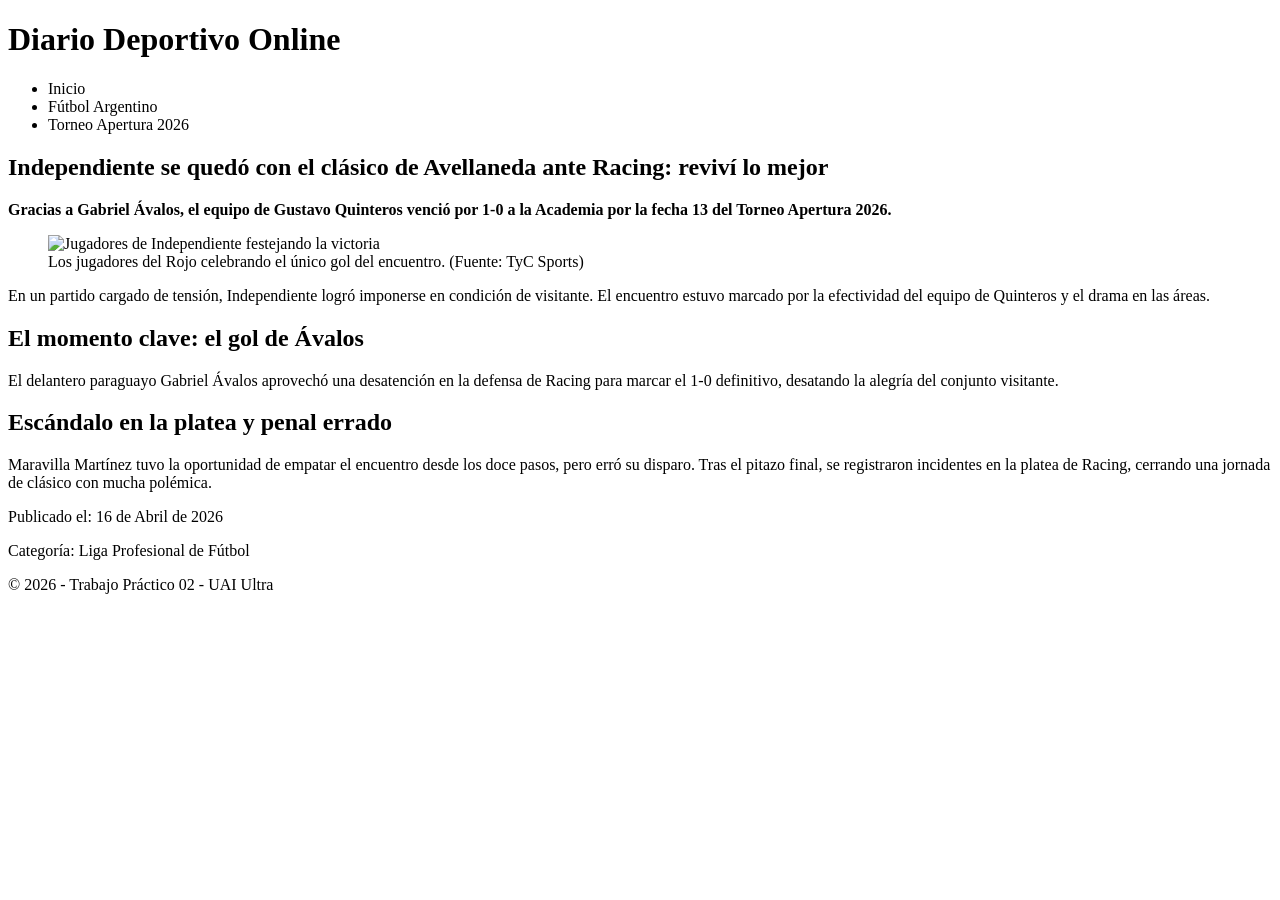
==== index.html @ 221a0ee8 "Replica noticia TyC Sports - Estructura semantica" ====
<!DOCTYPE html>
<html lang="es">
<head>
    <meta charset="UTF-8">
    <meta name="viewport" content="width=device-width, initial-scale=1.0">
    <title>Independiente ganó el Clásico de Avellaneda - TyC Sports</title>

    <link rel="icon" href="https://cdn-icons-png.flaticon.com/512/53/53283.png" type="image/png">
</head>
<body>

    <header>
        <h1>Diario Deportivo Online</h1>
        <nav>
            <ul>
                <li>Inicio</li>
                <li>Fútbol Argentino</li>
                <li>Torneo Apertura 2026</li>
            </ul>
        </nav>
    </header>

    <main>
        <article>
            <header>
                <h1>Independiente se quedó con el clásico de Avellaneda ante Racing: reviví lo mejor</h1>
                
                <p><strong>Gracias a Gabriel Ávalos, el equipo de Gustavo Quinteros venció por 1-0 a la Academia por la fecha 13 del Torneo Apertura 2026.</strong></p>
            </header>

            <figure>
                <img src="https://media.tycsports.com/files/2026/04/04/937858/los-jugadores-de-independiente-festejando-la-victoria-ante-racing_1440x810_wmk.webp" 
                     alt="Jugadores de Independiente festejando la victoria" width="800">
                <figcaption>Los jugadores del Rojo celebrando el único gol del encuentro. (Fuente: TyC Sports)</figcaption>
            </figure>

            <section>
                <p>En un partido cargado de tensión, Independiente logró imponerse en condición de visitante. El encuentro estuvo marcado por la efectividad del equipo de Quinteros y el drama en las áreas.</p>
                
                <h2>El momento clave: el gol de Ávalos</h2>
                <p>El delantero paraguayo Gabriel Ávalos aprovechó una desatención en la defensa de Racing para marcar el 1-0 definitivo, desatando la alegría del conjunto visitante.</p>
                
                <h2>Escándalo en la platea y penal errado</h2>
                <p>Maravilla Martínez tuvo la oportunidad de empatar el encuentro desde los doce pasos, pero erró su disparo. Tras el pitazo final, se registraron incidentes en la platea de Racing, cerrando una jornada de clásico con mucha polémica.</p>
            </section>

            <footer>
                <p>Publicado el: <time datetime="2026-04-16">16 de Abril de 2026</time></p>
                <p>Categoría: Liga Profesional de Fútbol</p>
            </footer>
        </article>
    </main>

    <footer>
        <p>&copy; 2026 - Trabajo Práctico 02 - UAI Ultra</p>
    </footer>

</body>
</html>
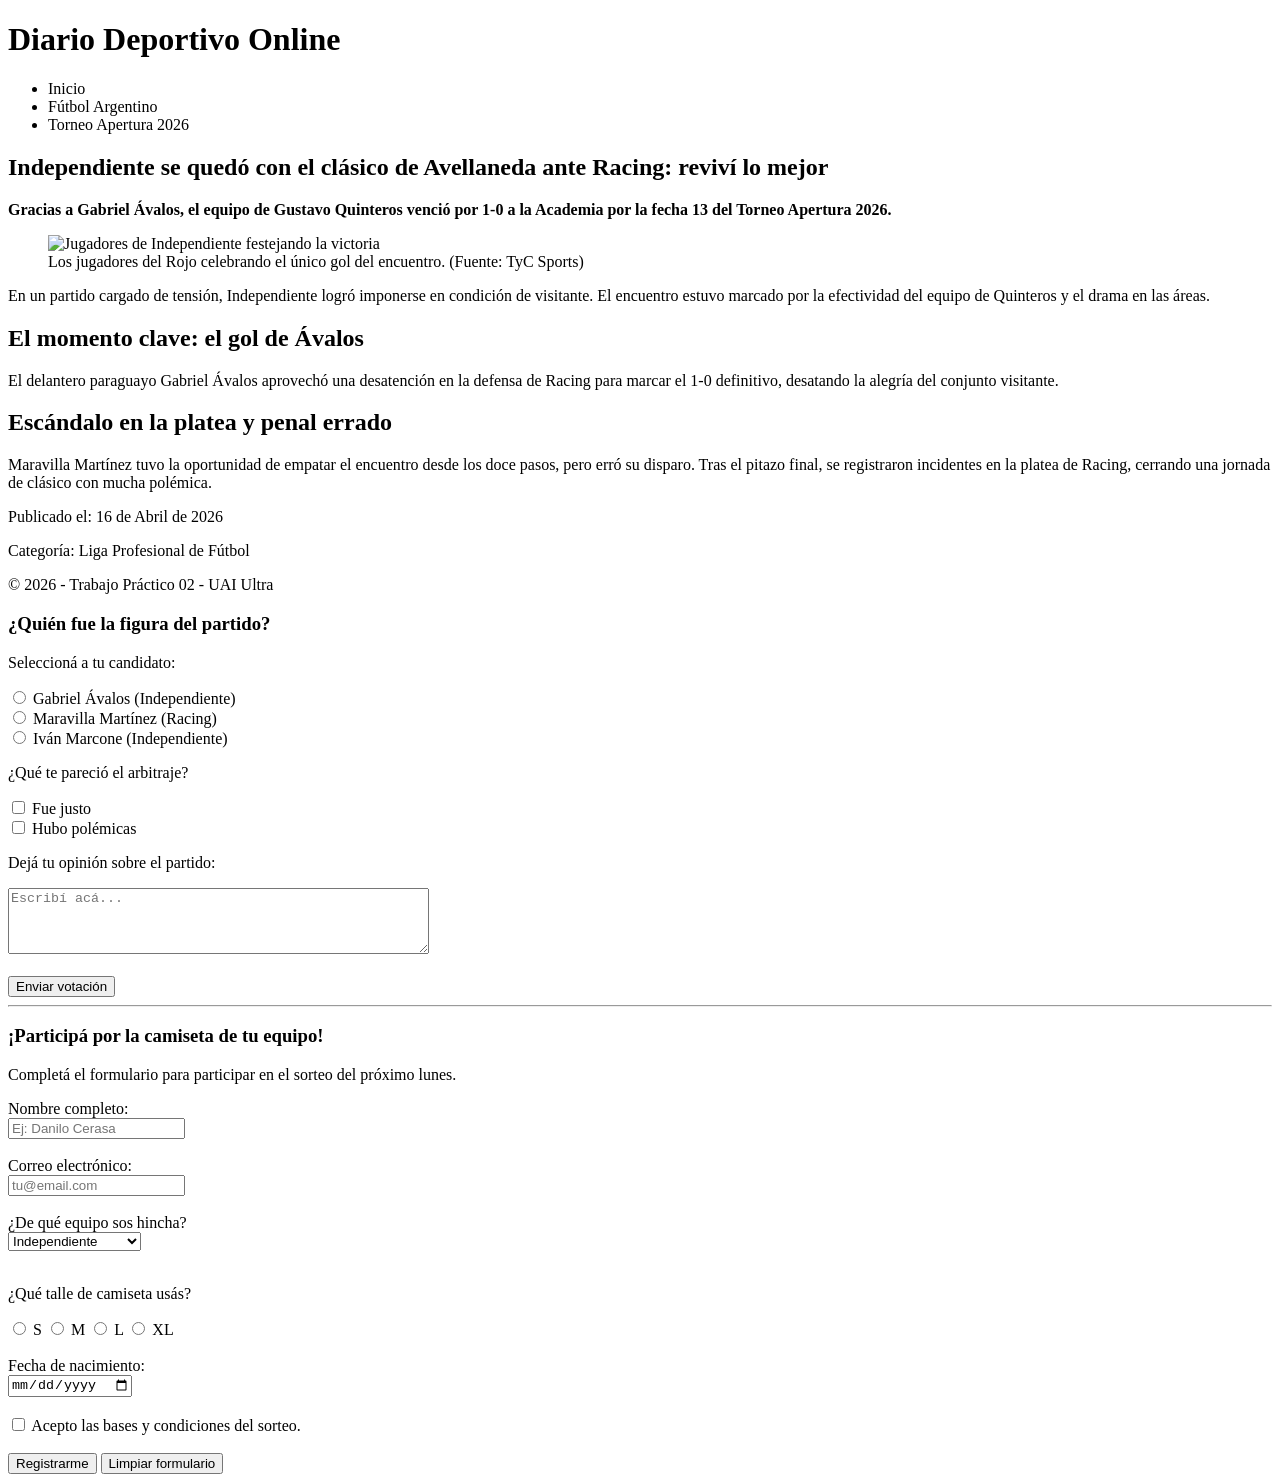
==== commit cd31a064: "formulario listo" ====
--- a/index.html
+++ b/index.html
@@ -55,5 +55,84 @@
         <p>&copy; 2026 - Trabajo Práctico 02 - UAI Ultra</p>
     </footer>
 
+    <section>
+        <h3>¿Quién fue la figura del partido?</h3>
+        <form>
+        <p>Seleccioná a tu candidato:</p>
+        
+        <input type="radio" id="avalos" name="figura" value="avalos">
+        <label for="avalos">Gabriel Ávalos (Independiente)</label><br>
+
+        <input type="radio" id="martinez" name="figura" value="martinez">
+        <label for="martinez">Maravilla Martínez (Racing)</label><br>
+
+        <input type="radio" id="Iván" name="figura" value="Marcone">
+        <label for="Marcone">Iván Marcone (Independiente)</label><br>
+
+        <p>¿Qué te pareció el arbitraje?</p>
+        <input type="checkbox" id="justo" name="arbitraje" value="justo">
+        <label for="justo">Fue justo</label><br>
+        <input type="checkbox" id="polemico" name="arbitraje" value="polemico">
+        <label for="polemico">Hubo polémicas</label><br>
+
+        <p>Dejá tu opinión sobre el partido:</p>
+        <textarea name="comentarios" rows="4" cols="50" placeholder="Escribí acá..."></textarea><br><br>
+
+        <button type="submit">Enviar votación</button>
+    </form>
+    </section>
+
+    <section>
+    <hr> <h3>¡Participá por la camiseta de tu equipo!</h3>
+    <p>Completá el formulario para participar en el sorteo del próximo lunes.</p>
+
+    <form>
+        <label for="nombre">Nombre completo:</label><br>
+        <input type="text" id="nombre" name="nombre" placeholder="Ej: Danilo Cerasa" required><br><br>
+
+        <label for="email">Correo electrónico:</label><br>
+        <input type="email" id="email" name="email" placeholder="tu@email.com" required><br><br>
+
+        <label for="equipo">¿De qué equipo sos hincha?</label><br>
+        <select id="equipo" name="equipo">
+            <option value="independiente">Independiente</option>
+            <option value="racing">Racing</option>
+            <option value="river plate">River Plate</option>
+            <option value="boca juniors">Boca Juniors</option>
+            <option value="san lorenzo">San Lorenzo</option>
+            <option value="estudiantes">Estudiantes</option>
+            <option value="velez sarfield">Velez Sarfield</option>
+            <option value="lanus">Lanus</option>
+            <option value="newells">Newells</option>
+            <option value="belgrano">Belgrano</option>
+            <option value="argentinos">Argentinos Juniors</option>
+            <option value="rosario central">Rosario Central</option>
+            <option value="otro">Otro / Neutral</option>
+        </select><br><br>
+
+        <p>¿Qué talle de camiseta usás?</p>
+        <input type="radio" id="talle-s" name="talle" value="s">
+        <label for="talle-s">S</label>
+        
+        <input type="radio" id="talle-m" name="talle" value="m">
+        <label for="talle-m">M</label>
+        
+        <input type="radio" id="talle-l" name="talle" value="l">
+        <label for="talle-l">L</label>
+        
+        <input type="radio" id="talle-xl" name="talle" value="xl">
+        <label for="talle-xl">XL</label><br><br>
+
+        <label for="fecha-nac">Fecha de nacimiento:</label><br>
+        <input type="date" id="fecha-nac" name="fecha-nac"><br><br>
+
+        <input type="checkbox" id="terminos" name="terminos" required>
+        <label for="terminos">Acepto las bases y condiciones del sorteo.</label><br><br>
+
+        <button type="submit">Registrarme</button>
+        <button type="reset">Limpiar formulario</button>
+    </form>
+</section>
+
 </body>
 </html>
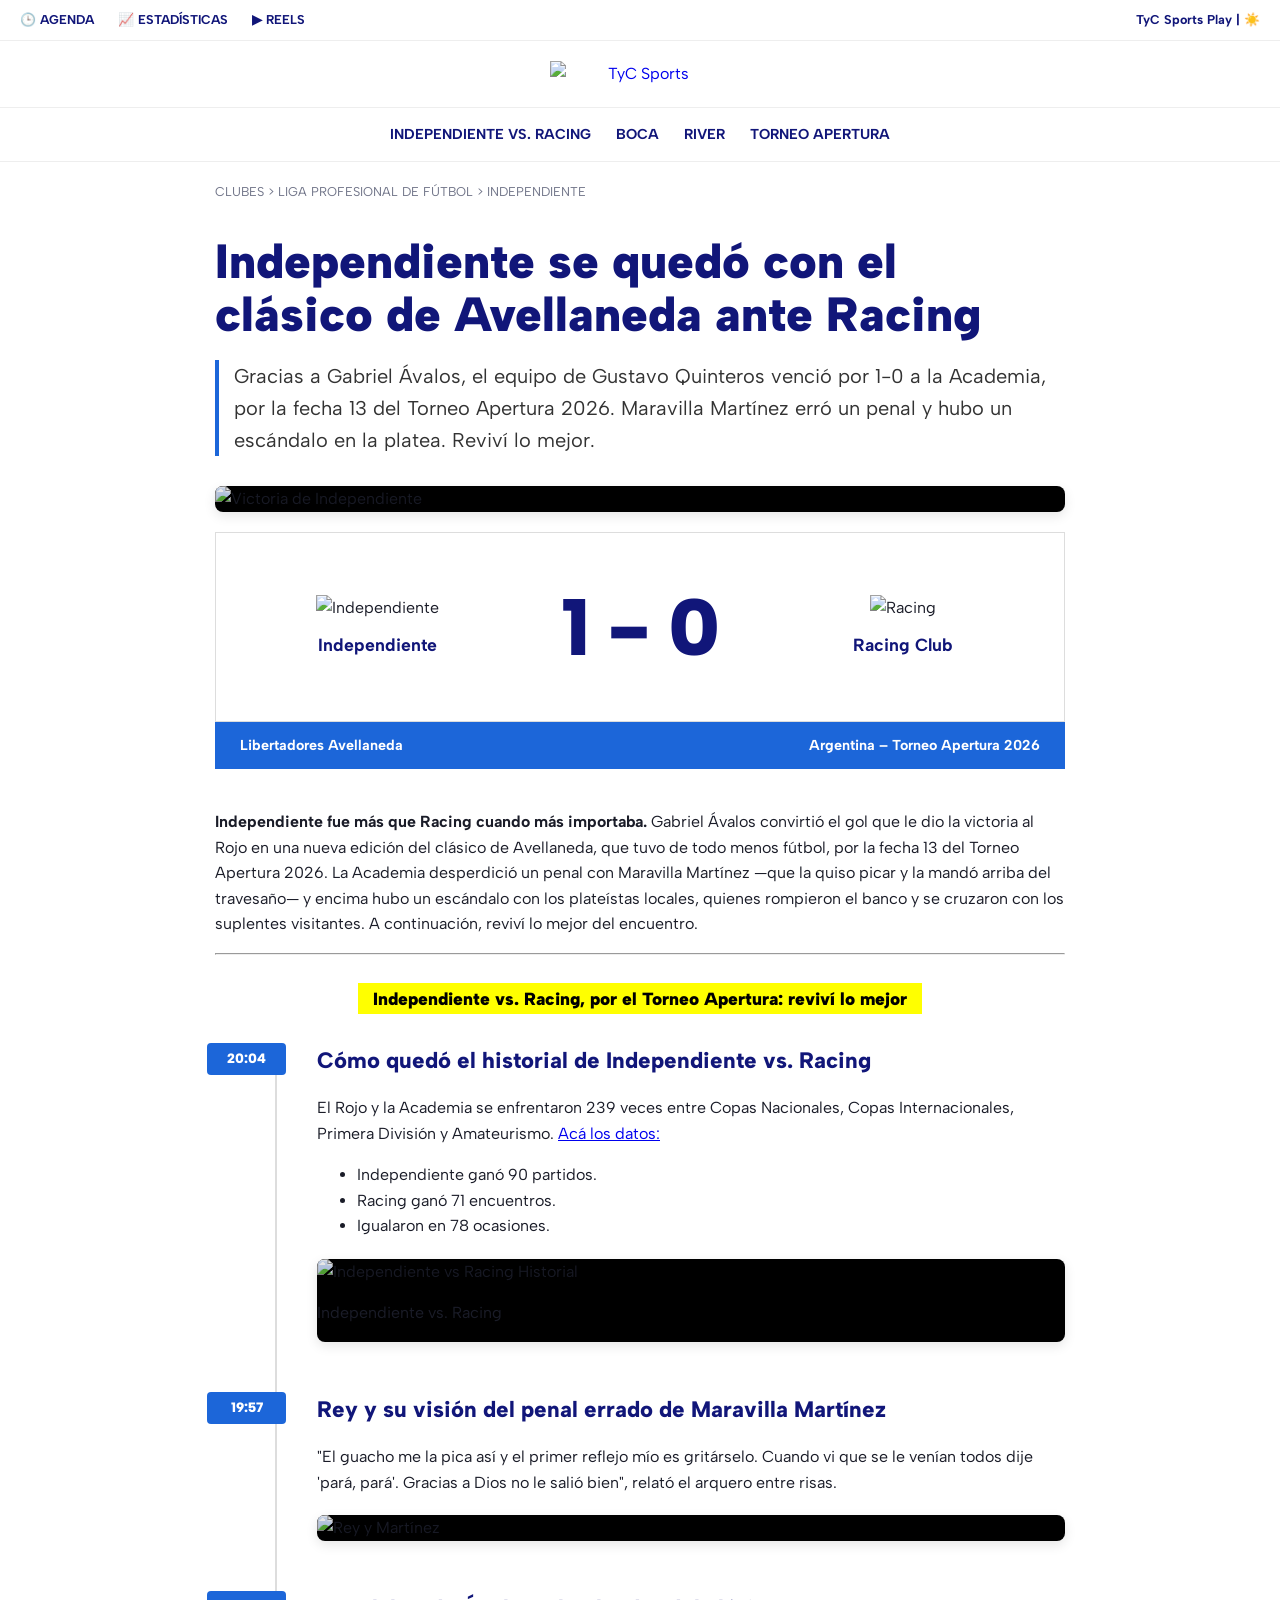
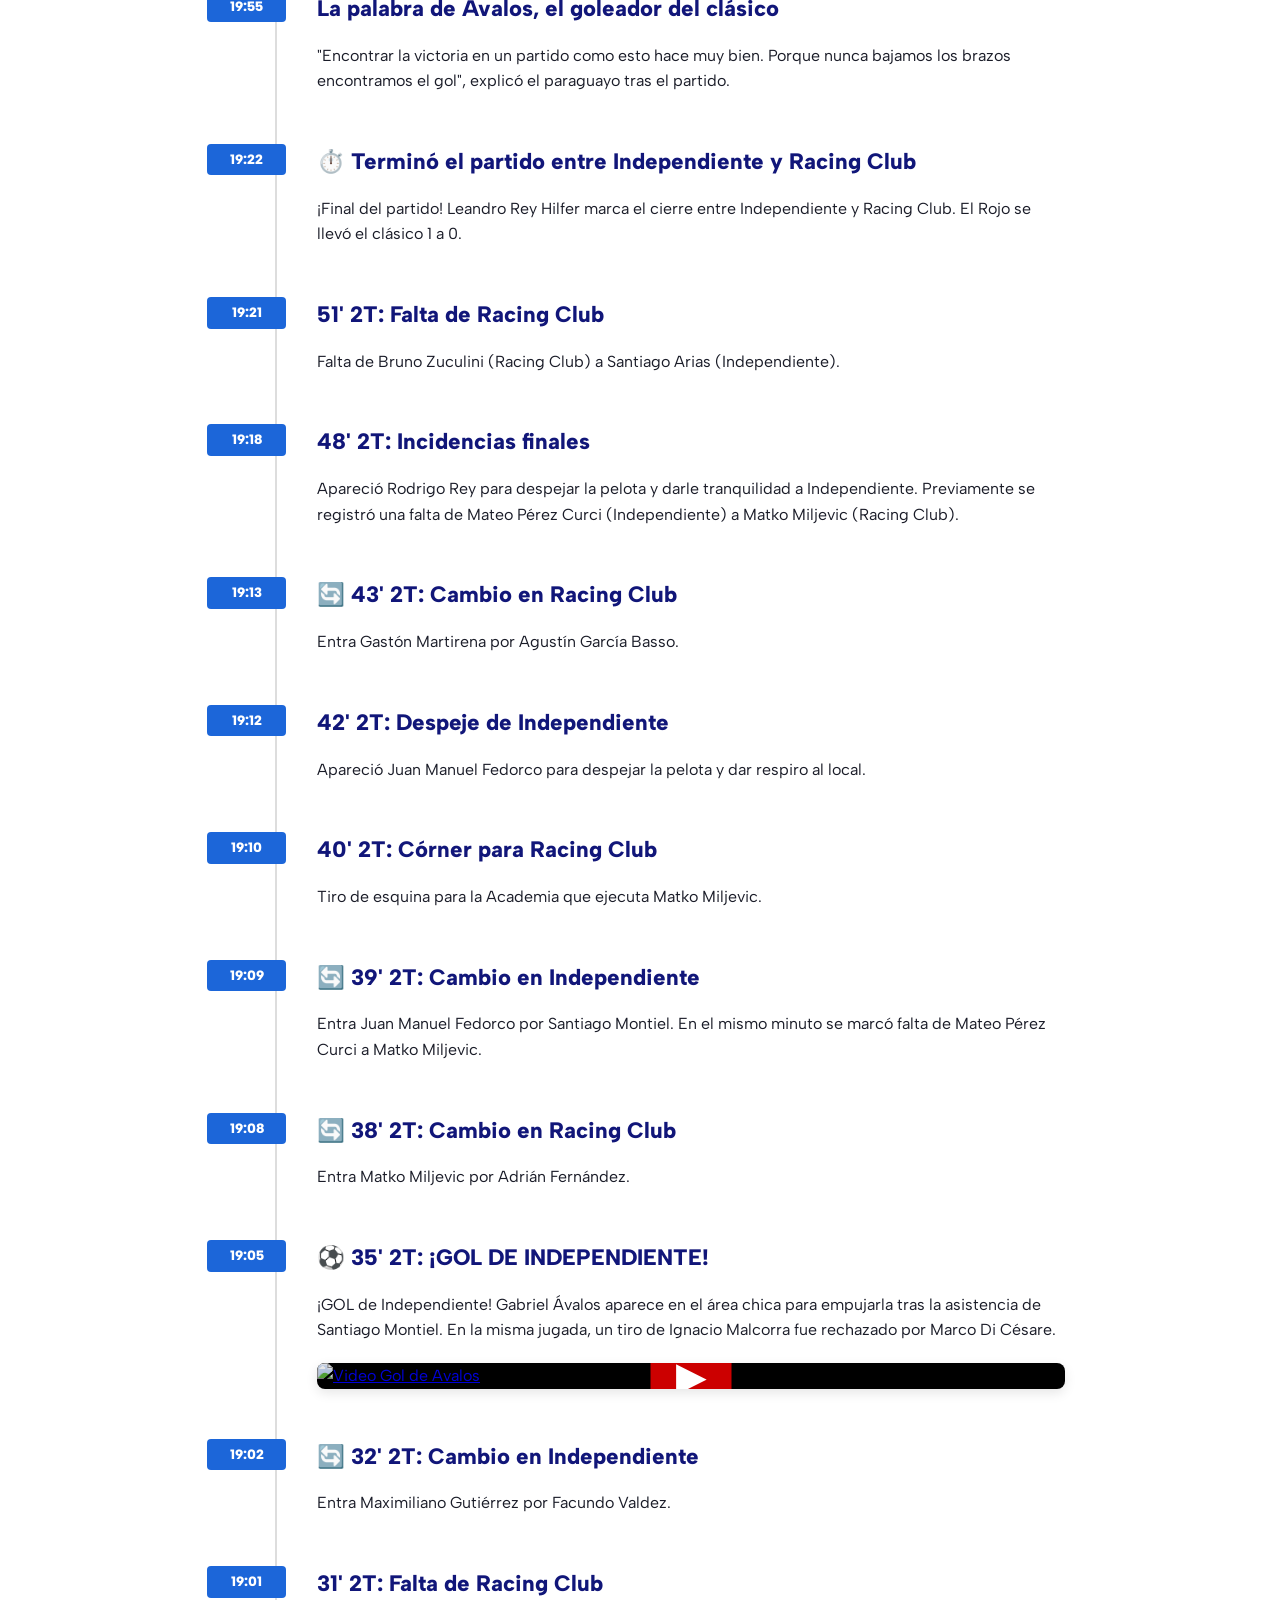
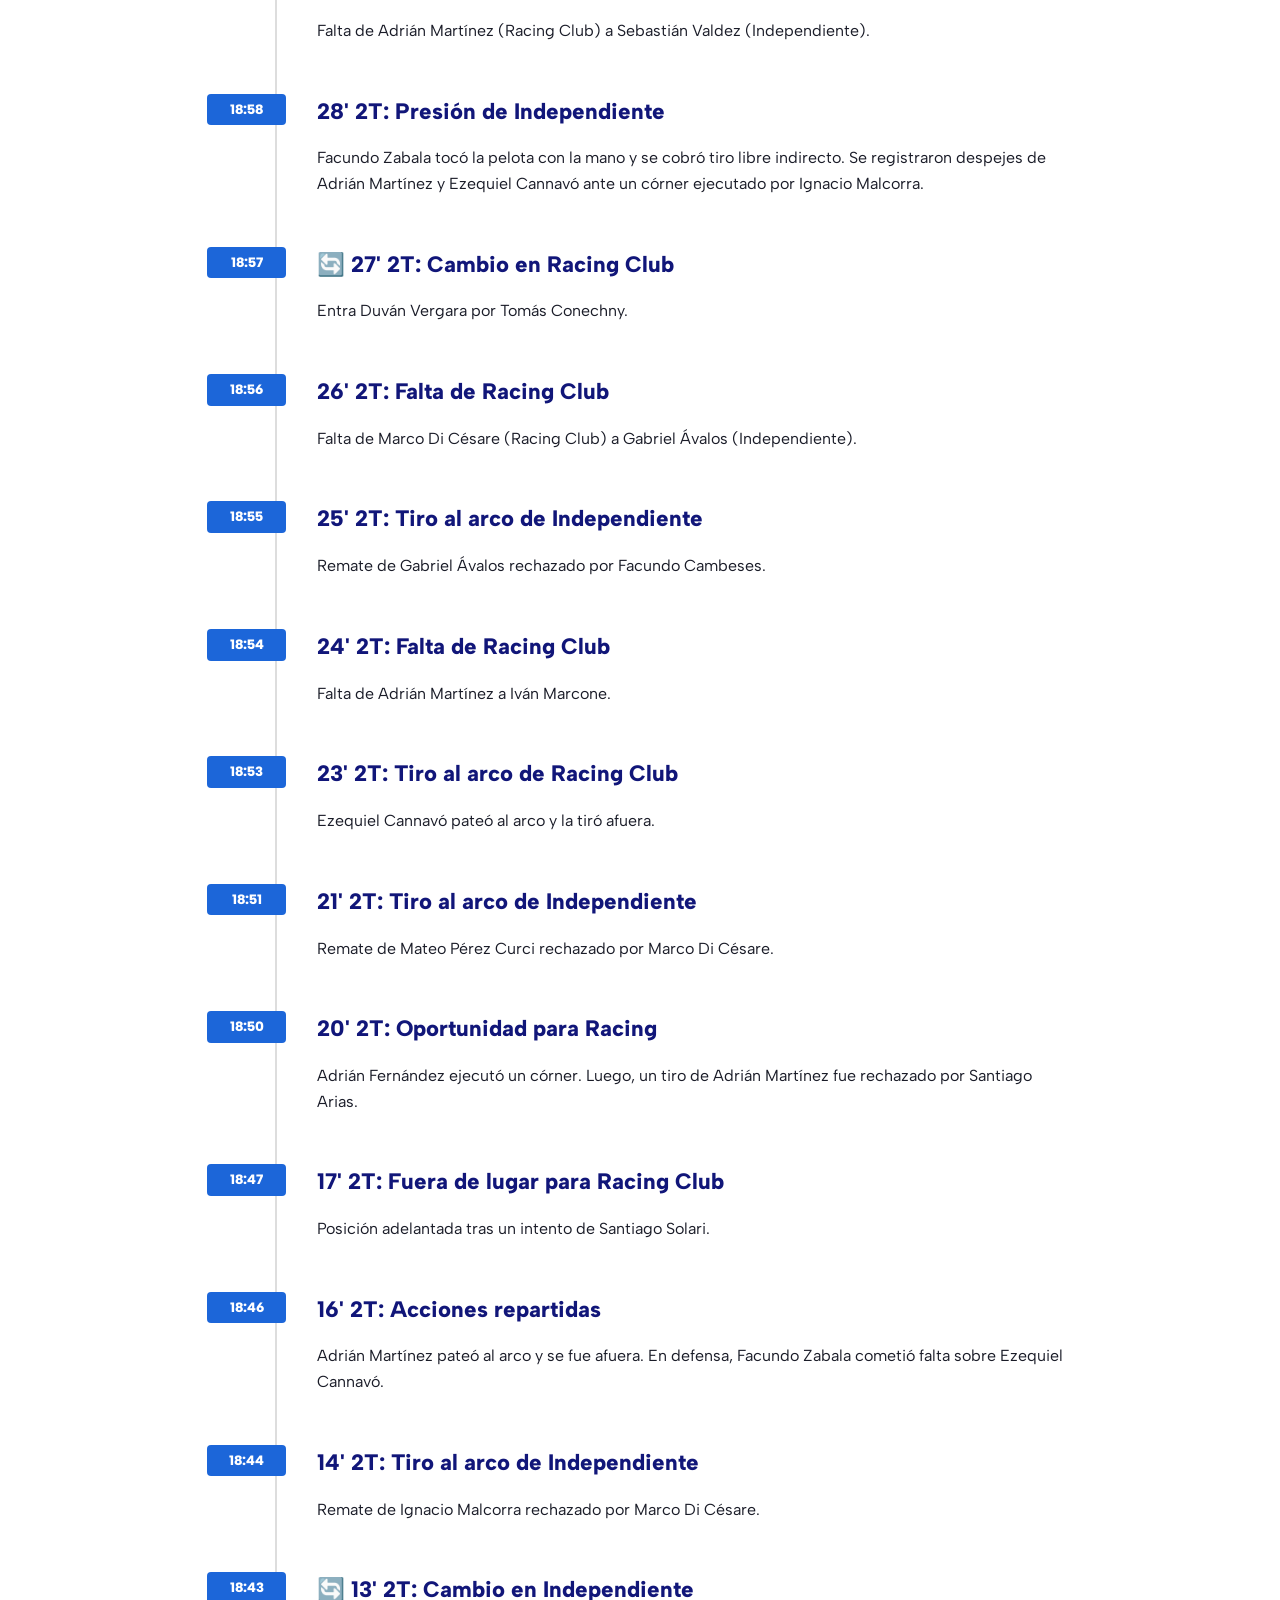
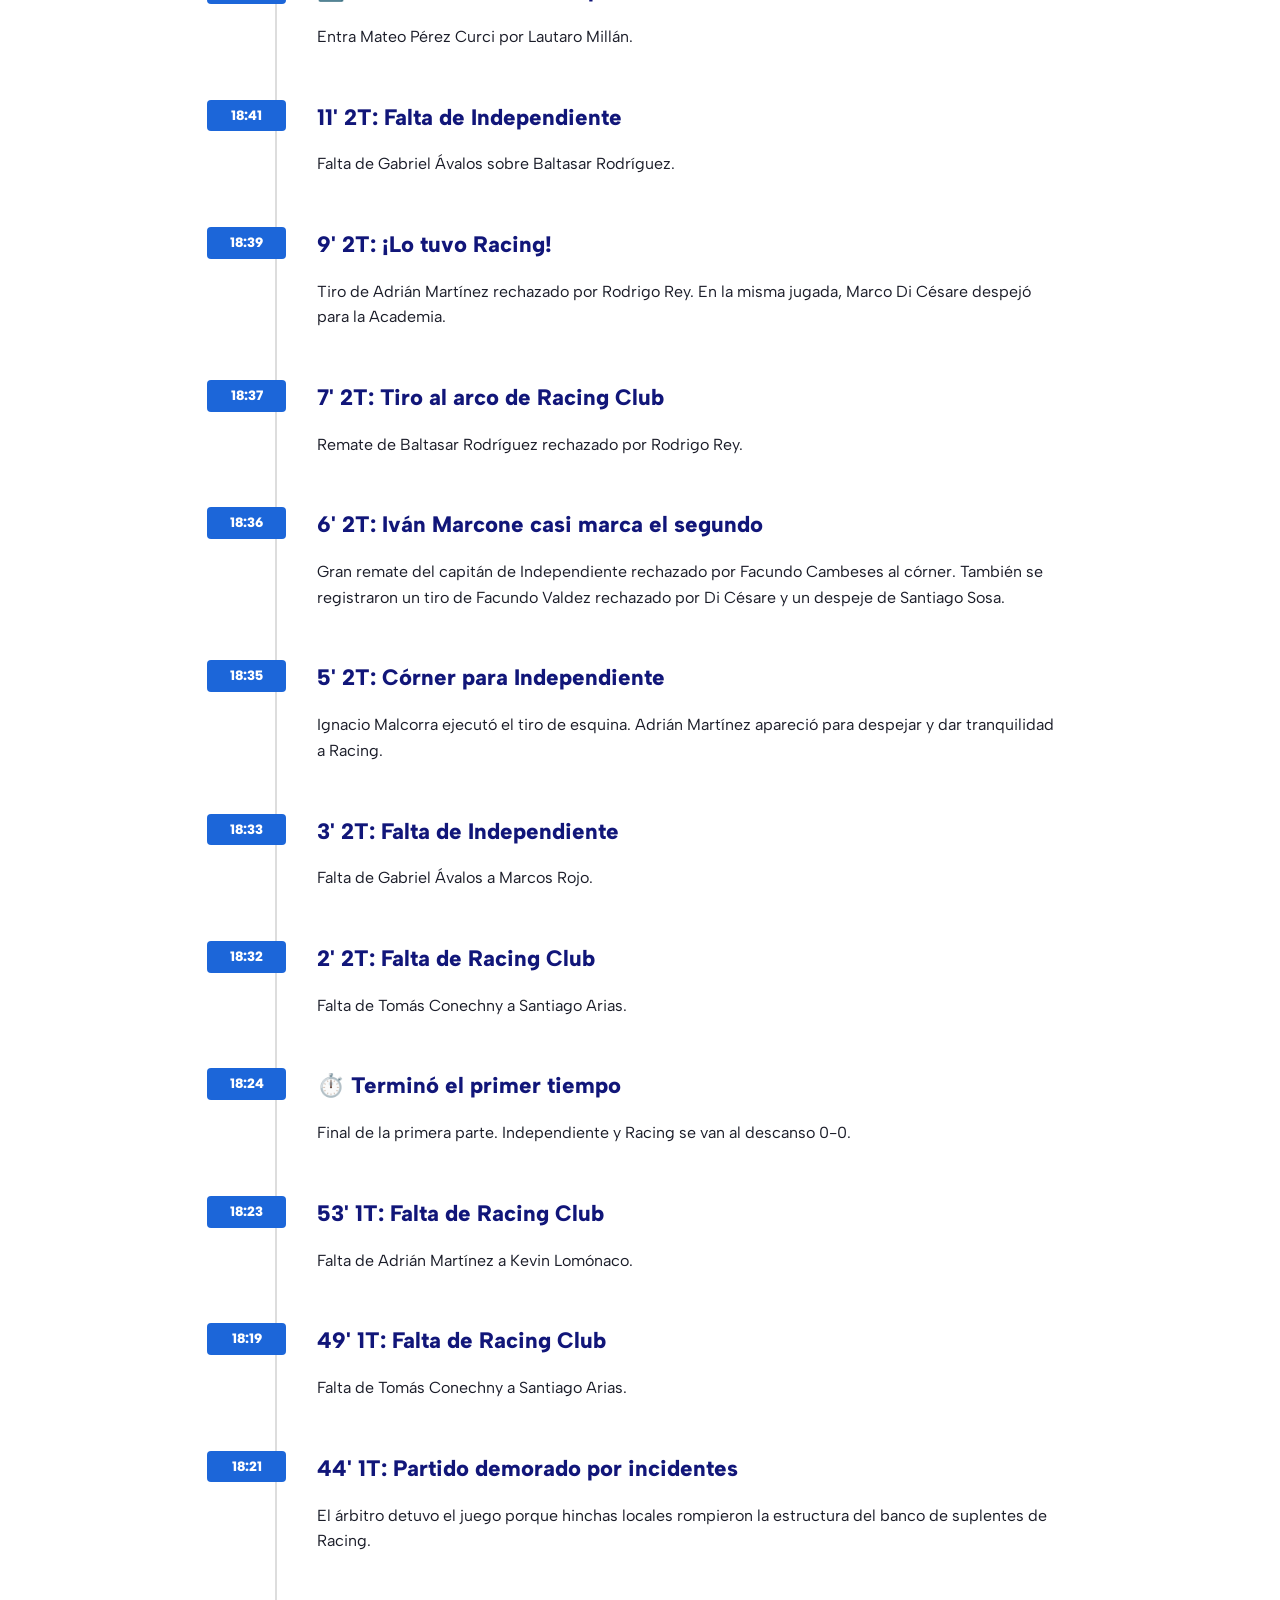
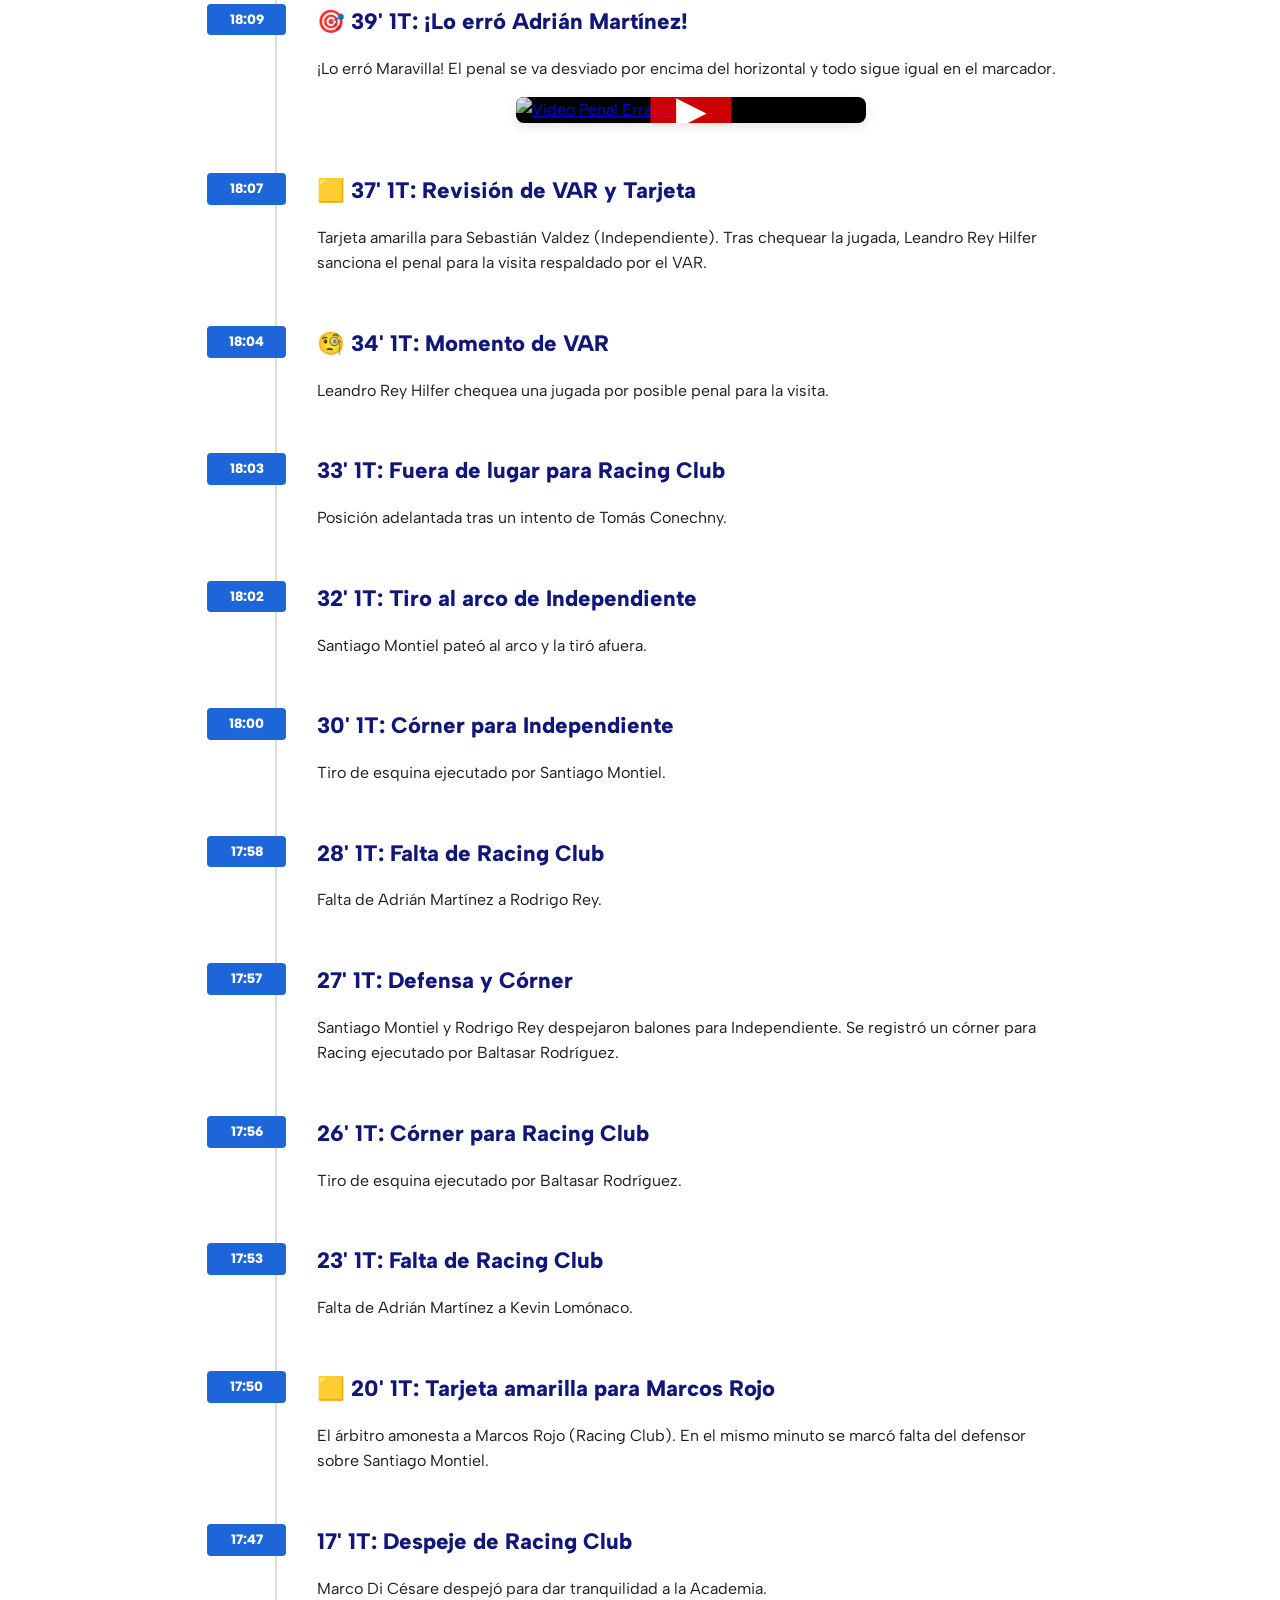
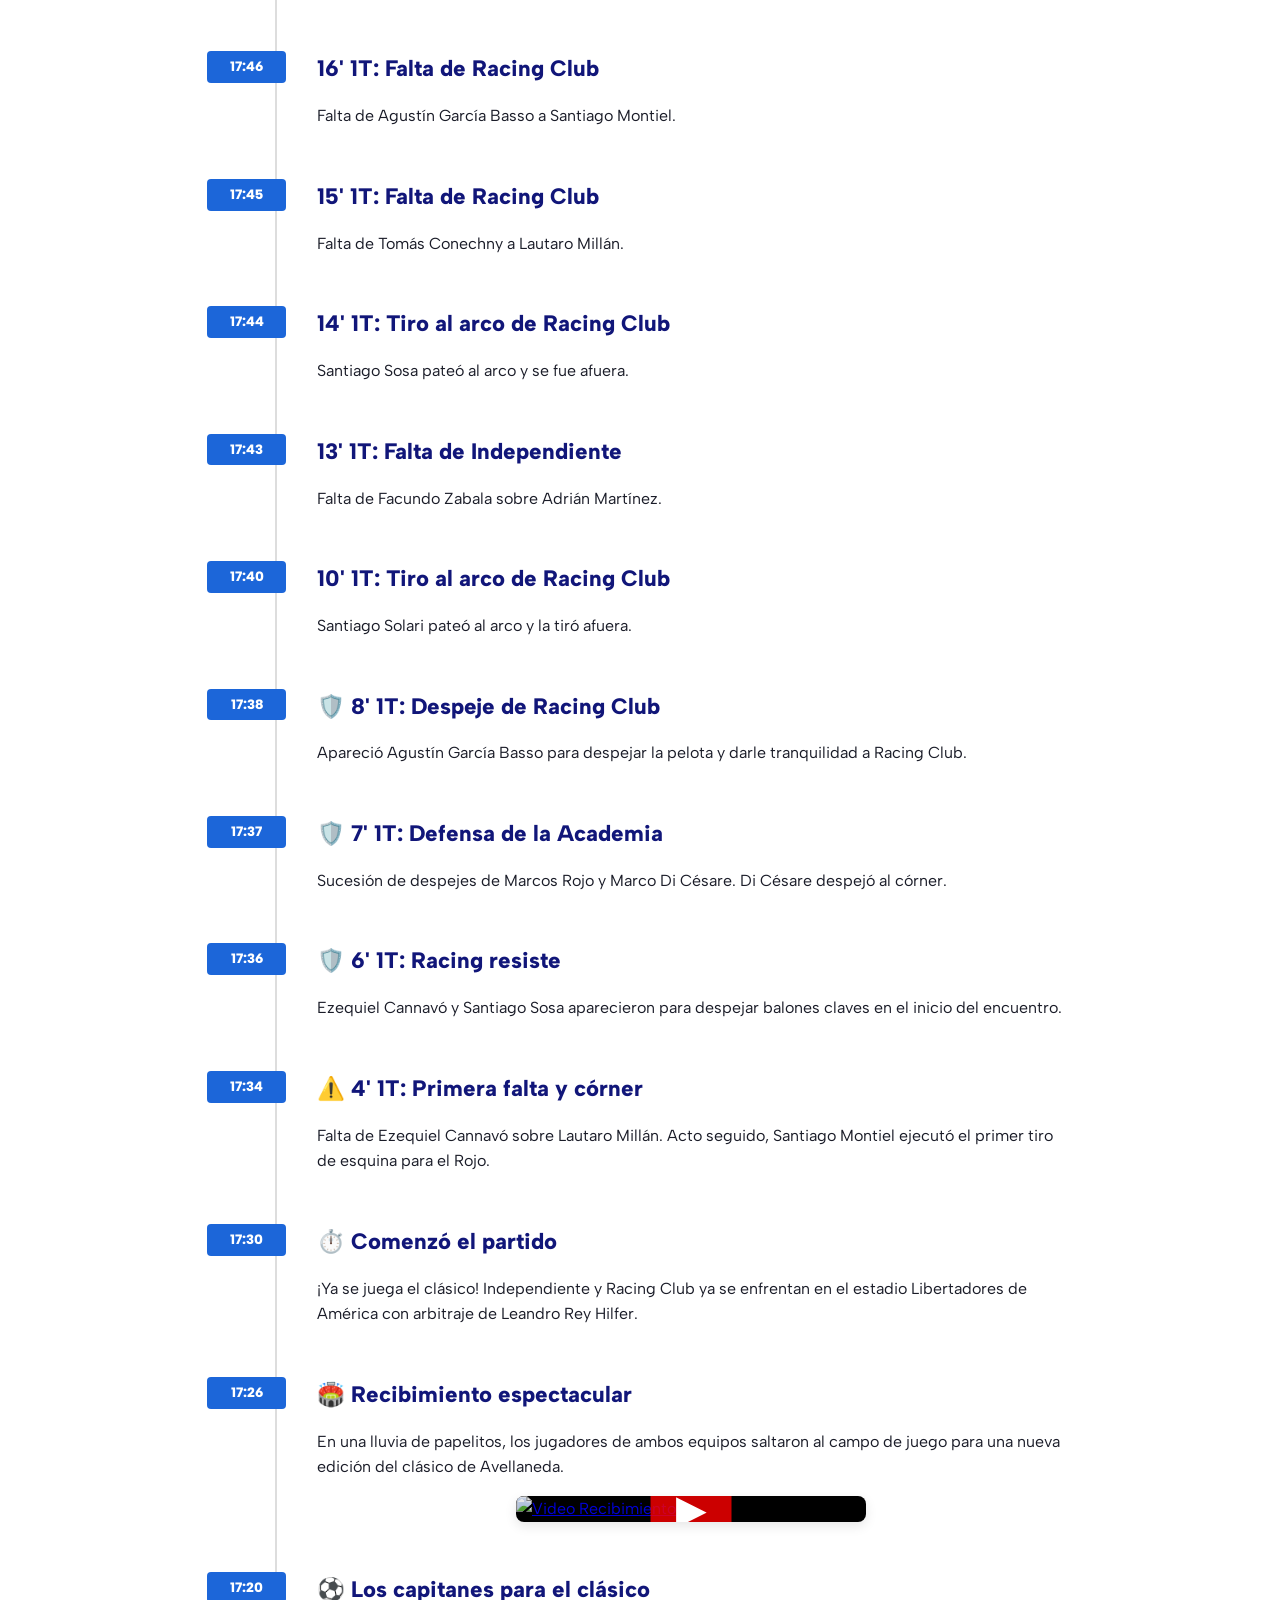
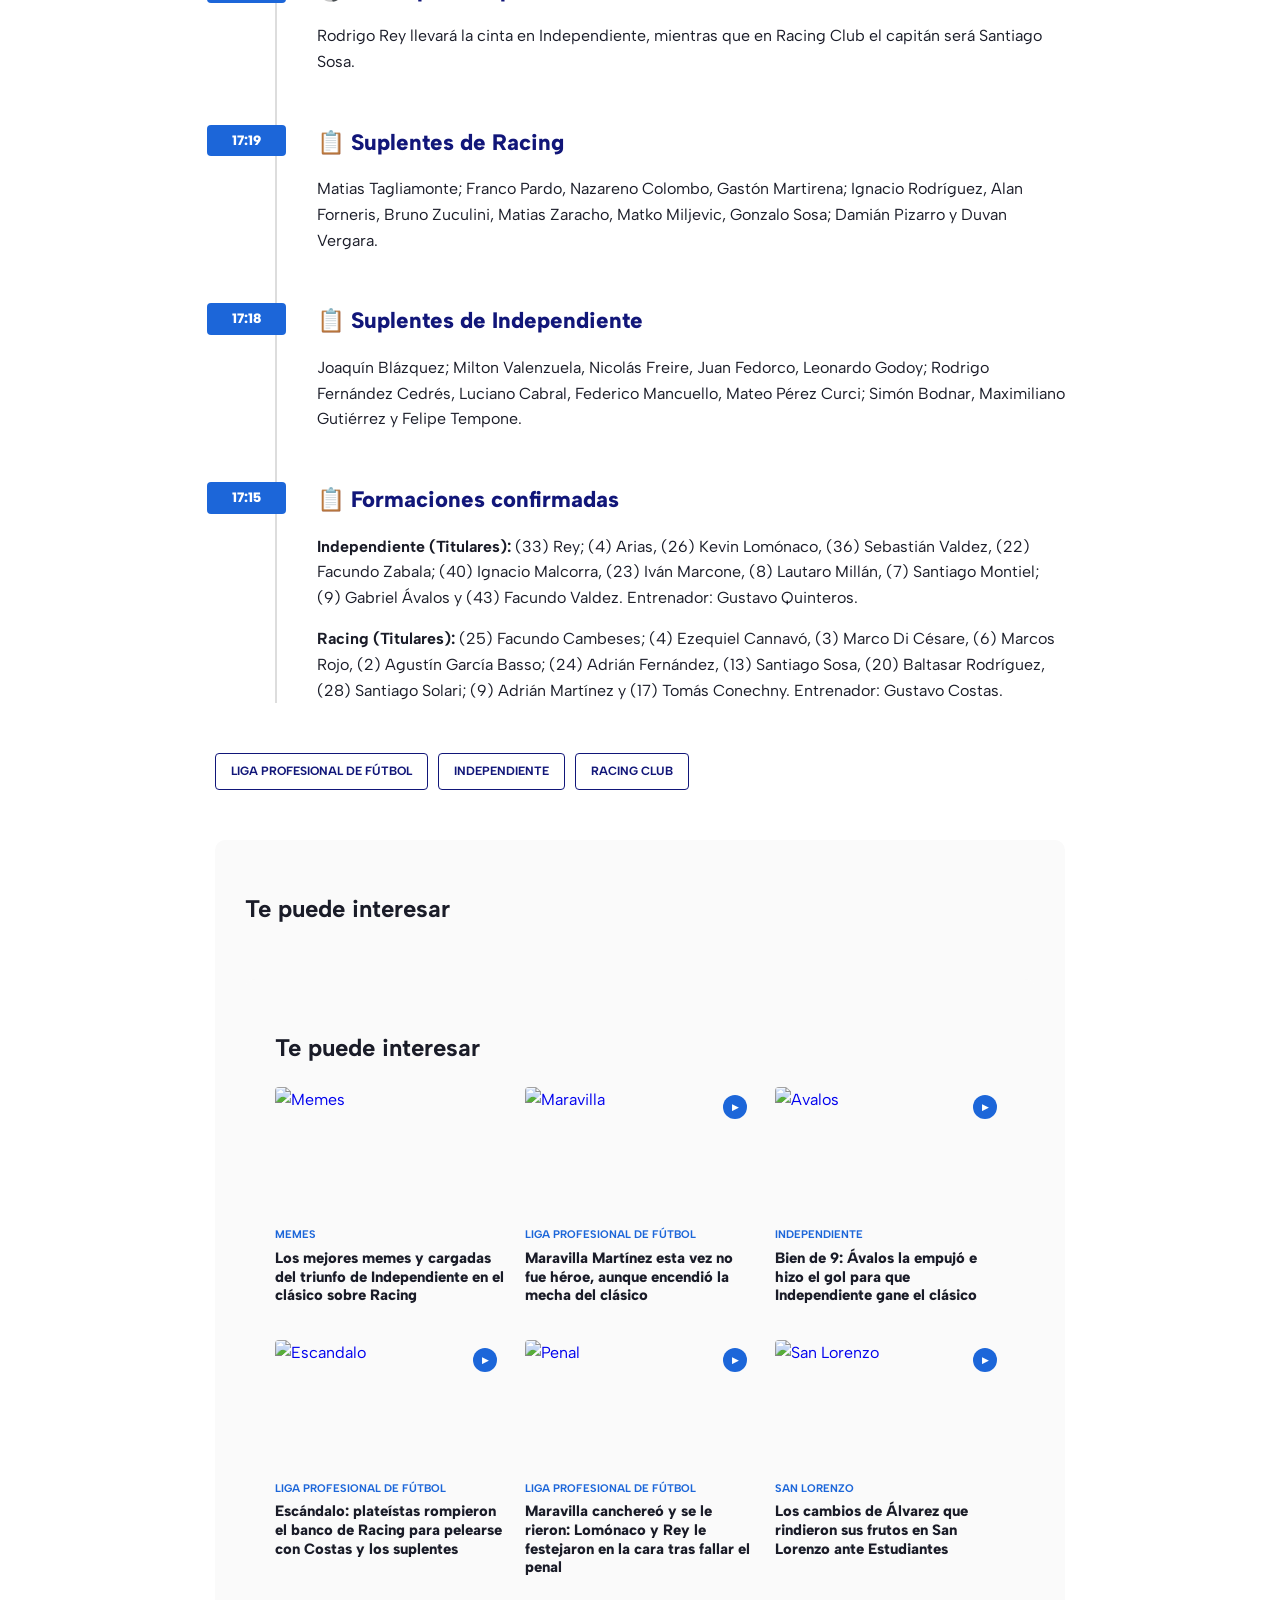
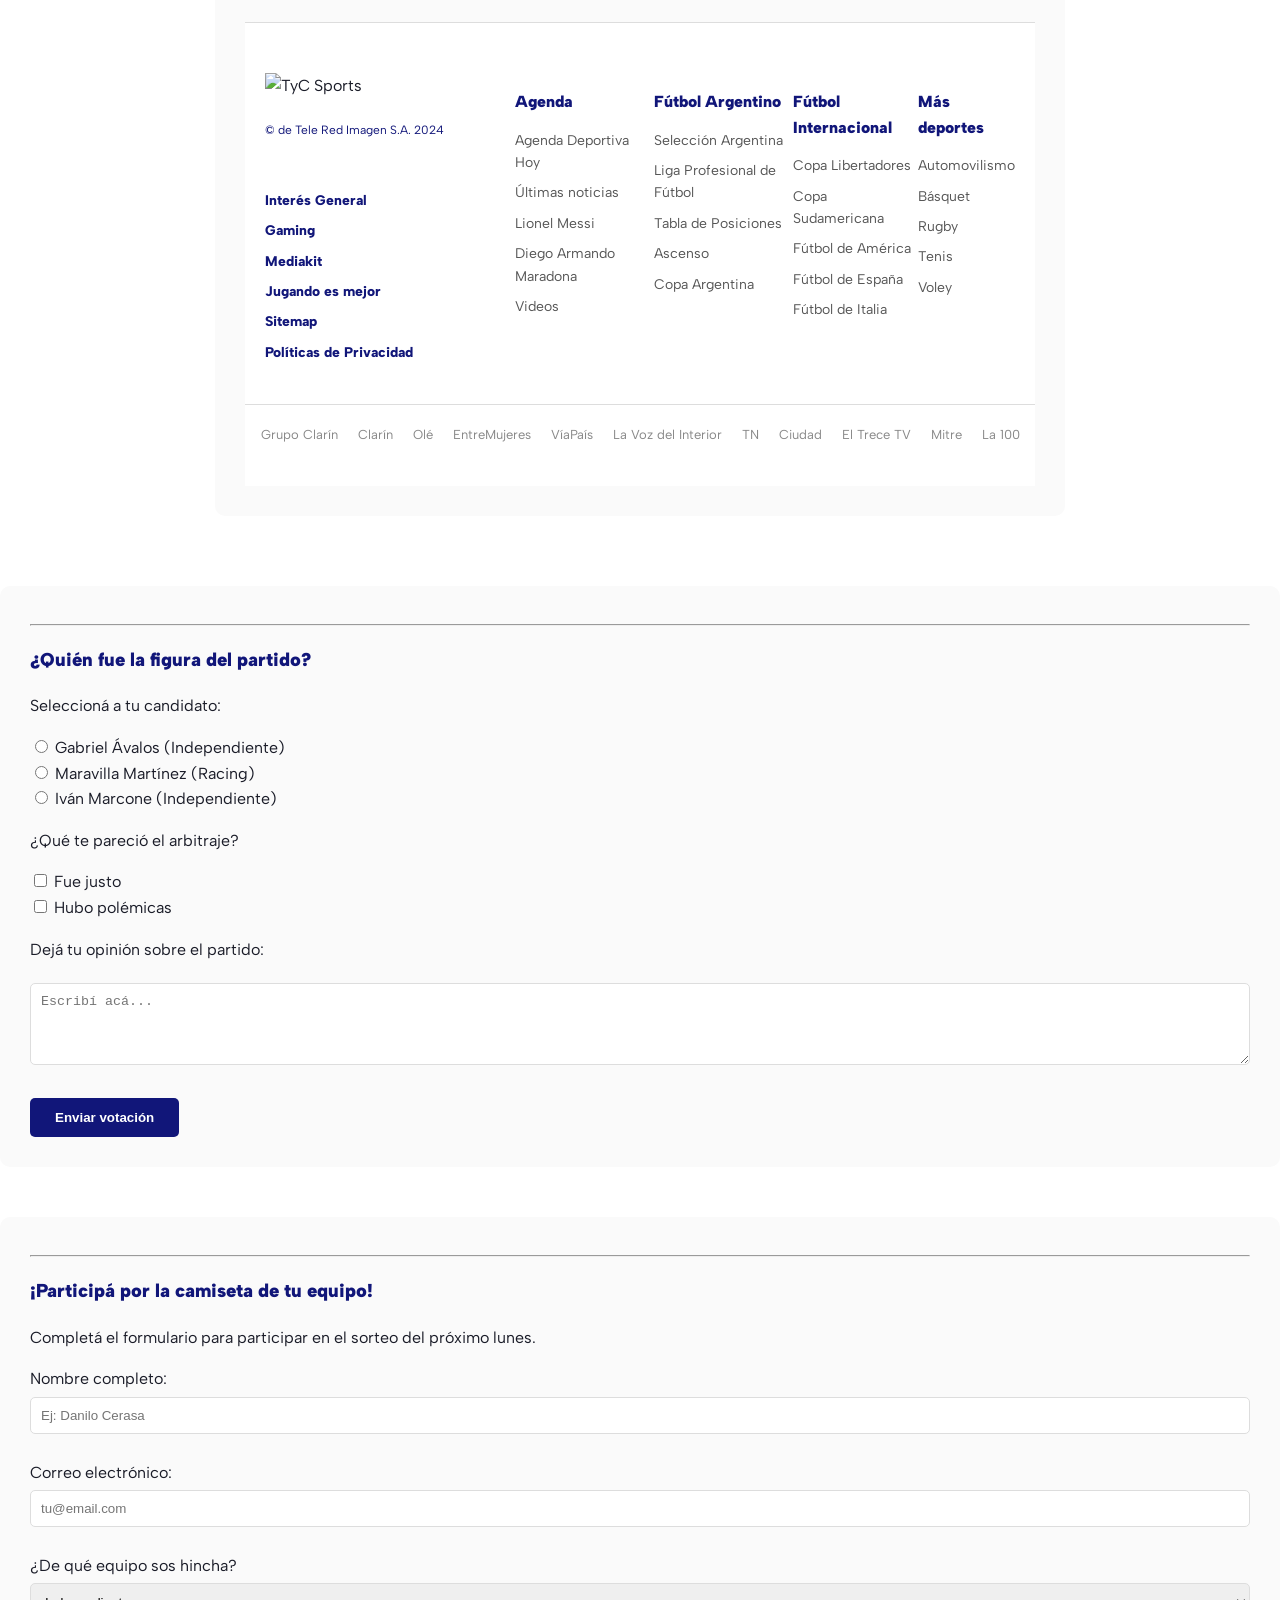
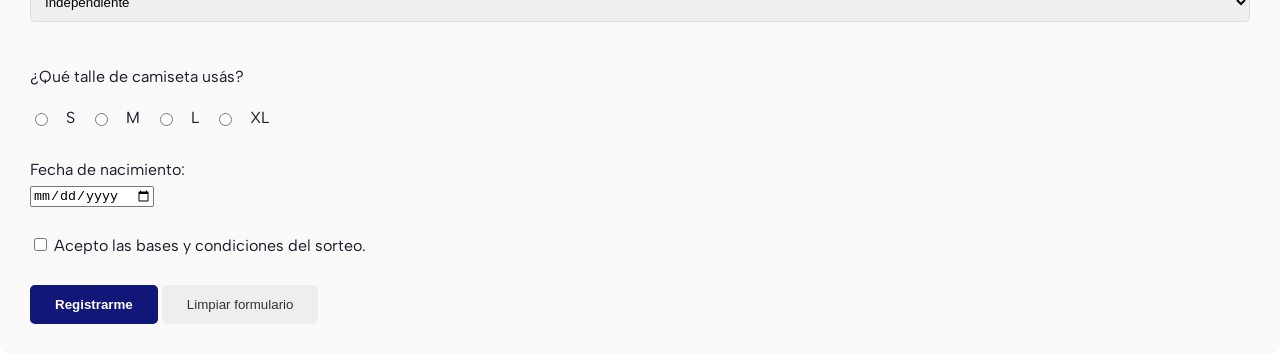
==== commit f94d6550: "Rename Noticia-Independiente.html to index.html" ====
--- a/index.html
+++ b/index.html
@@ -3,136 +3,704 @@
 <head>
     <meta charset="UTF-8">
     <meta name="viewport" content="width=device-width, initial-scale=1.0">
-    <title>Independiente ganó el Clásico de Avellaneda - TyC Sports</title>
-
-    <link rel="icon" href="https://cdn-icons-png.flaticon.com/512/53/53283.png" type="image/png">
+    <title>Independiente se quedó con el clásico de Avellaneda ante Racing - TyC Sports</title>
+    <link href="https://fonts.googleapis.com/css2?family=Albert+Sans:wght@400;700;900&display=swap" rel="stylesheet">
+    <link rel="stylesheet" href="estilos.css">
 </head>
 <body>
 
-    <header>
-        <h1>Diario Deportivo Online</h1>
-        <nav>
-            <ul>
-                <li>Inicio</li>
-                <li>Fútbol Argentino</li>
-                <li>Torneo Apertura 2026</li>
-            </ul>
-        </nav>
+    <nav class="top-nav">
+        <div>
+            <a href="https://www.tycsports.com/agenda-deportiva-hoy.html">🕒 Agenda</a>
+            <a href="https://www.tycsports.com/estadisticas/liga-profesional-de-futbol.html">📈 Estadísticas</a>
+            <a href="https://www.tycsports.com/reels/">▶ Reels</a>
+        </div>
+        <div style="color: var(--blue-tyc)">TyC Sports Play | ☀️</div>
+    </nav>
+
+    <header class="main-header">
+        <a href="https://www.tycsports.com/">
+            <img src="https://cdn.mitvstatic.com/channels/gt_tyc-sports_m.png" alt="TyC Sports" class="logo-tyc">
+        </a>
     </header>
 
-    <main>
-        <article>
-            <header>
-                <h1>Independiente se quedó con el clásico de Avellaneda ante Racing: reviví lo mejor</h1>
-                
-                <p><strong>Gracias a Gabriel Ávalos, el equipo de Gustavo Quinteros venció por 1-0 a la Academia por la fecha 13 del Torneo Apertura 2026.</strong></p>
-            </header>
-
-            <figure>
-                <img src="https://media.tycsports.com/files/2026/04/04/937858/los-jugadores-de-independiente-festejando-la-victoria-ante-racing_1440x810_wmk.webp" 
-                     alt="Jugadores de Independiente festejando la victoria" width="800">
-                <figcaption>Los jugadores del Rojo celebrando el único gol del encuentro. (Fuente: TyC Sports)</figcaption>
-            </figure>
-
-            <section>
-                <p>En un partido cargado de tensión, Independiente logró imponerse en condición de visitante. El encuentro estuvo marcado por la efectividad del equipo de Quinteros y el drama en las áreas.</p>
-                
-                <h2>El momento clave: el gol de Ávalos</h2>
-                <p>El delantero paraguayo Gabriel Ávalos aprovechó una desatención en la defensa de Racing para marcar el 1-0 definitivo, desatando la alegría del conjunto visitante.</p>
-                
-                <h2>Escándalo en la platea y penal errado</h2>
-                <p>Maravilla Martínez tuvo la oportunidad de empatar el encuentro desde los doce pasos, pero erró su disparo. Tras el pitazo final, se registraron incidentes en la platea de Racing, cerrando una jornada de clásico con mucha polémica.</p>
-            </section>
-
-            <footer>
-                <p>Publicado el: <time datetime="2026-04-16">16 de Abril de 2026</time></p>
-                <p>Categoría: Liga Profesional de Fútbol</p>
-            </footer>
-        </article>
-    </main>
-
-    <footer>
-        <p>&copy; 2026 - Trabajo Práctico 02 - UAI Ultra</p>
-    </footer>
-
-    <section>
-        <h3>¿Quién fue la figura del partido?</h3>
-        <form>
-        <p>Seleccioná a tu candidato:</p>
-        
-        <input type="radio" id="avalos" name="figura" value="avalos">
-        <label for="avalos">Gabriel Ávalos (Independiente)</label><br>
-
-        <input type="radio" id="martinez" name="figura" value="martinez">
-        <label for="martinez">Maravilla Martínez (Racing)</label><br>
-
-        <input type="radio" id="Iván" name="figura" value="Marcone">
-        <label for="Marcone">Iván Marcone (Independiente)</label><br>
-
-        <p>¿Qué te pareció el arbitraje?</p>
-        <input type="checkbox" id="justo" name="arbitraje" value="justo">
-        <label for="justo">Fue justo</label><br>
-        <input type="checkbox" id="polemico" name="arbitraje" value="polemico">
-        <label for="polemico">Hubo polémicas</label><br>
-
-        <p>Dejá tu opinión sobre el partido:</p>
-        <textarea name="comentarios" rows="4" cols="50" placeholder="Escribí acá..."></textarea><br><br>
-
-        <button type="submit">Enviar votación</button>
-    </form>
-    </section>
-
-    <section>
-    <hr> <h3>¡Participá por la camiseta de tu equipo!</h3>
-    <p>Completá el formulario para participar en el sorteo del próximo lunes.</p>
-
-    <form>
-        <label for="nombre">Nombre completo:</label><br>
-        <input type="text" id="nombre" name="nombre" placeholder="Ej: Danilo Cerasa" required><br><br>
-
-        <label for="email">Correo electrónico:</label><br>
-        <input type="email" id="email" name="email" placeholder="tu@email.com" required><br><br>
-
-        <label for="equipo">¿De qué equipo sos hincha?</label><br>
-        <select id="equipo" name="equipo">
-            <option value="independiente">Independiente</option>
-            <option value="racing">Racing</option>
-            <option value="river plate">River Plate</option>
-            <option value="boca juniors">Boca Juniors</option>
-            <option value="san lorenzo">San Lorenzo</option>
-            <option value="estudiantes">Estudiantes</option>
-            <option value="velez sarfield">Velez Sarfield</option>
-            <option value="lanus">Lanus</option>
-            <option value="newells">Newells</option>
-            <option value="belgrano">Belgrano</option>
-            <option value="argentinos">Argentinos Juniors</option>
-            <option value="rosario central">Rosario Central</option>
-            <option value="otro">Otro / Neutral</option>
-        </select><br><br>
-
-        <p>¿Qué talle de camiseta usás?</p>
-        <input type="radio" id="talle-s" name="talle" value="s">
-        <label for="talle-s">S</label>
-        
-        <input type="radio" id="talle-m" name="talle" value="m">
-        <label for="talle-m">M</label>
-        
-        <input type="radio" id="talle-l" name="talle" value="l">
-        <label for="talle-l">L</label>
-        
-        <input type="radio" id="talle-xl" name="talle" value="xl">
-        <label for="talle-xl">XL</label><br><br>
-
-        <label for="fecha-nac">Fecha de nacimiento:</label><br>
-        <input type="date" id="fecha-nac" name="fecha-nac"><br><br>
-
-        <input type="checkbox" id="terminos" name="terminos" required>
-        <label for="terminos">Acepto las bases y condiciones del sorteo.</label><br><br>
-
-        <button type="submit">Registrarme</button>
-        <button type="reset">Limpiar formulario</button>
-    </form>
+    <nav class="sub-nav">
+        <a href="#">INDEPENDIENTE VS. RACING</a>
+        <a href="https://www.tycsports.com/boca-juniors.html">BOCA</a>
+        <a href="https://www.tycsports.com river-plate.html">RIVER</a>
+        <a href="https://www.tycsports.com/torneo-apertura.html">TORNEO APERTURA</a>
+    </nav>
+
+    <div class="container">
+ <div class="breadcrumb">CLUBES > LIGA PROFESIONAL DE FÚTBOL > INDEPENDIENTE</div>
+
+<h1>Independiente se quedó con el clásico de Avellaneda ante Racing</h1>
+<p class="bajada">Gracias a Gabriel Ávalos, el equipo de Gustavo Quinteros venció por 1-0 a la Academia, por la fecha 13 del Torneo Apertura 2026. Maravilla Martínez erró un penal y hubo un escándalo en la platea. Reviví lo mejor.</p>
+
+<div class="media-container">
+    <img src="https://media.tycsports.com/files/2026/04/04/937853/asi-fue-la-victoria-de-independiente-ante-racing-en-el-clasico-de-avellaneda_862x485.webp" alt="Victoria de Independiente">
+</div>
+
+<div class="scoreboard">
+    <div class="team">
+        <img src="https://statics-files.tycsports.com/escudos/10.png" alt="Independiente">
+        <strong>Independiente</strong>
+    </div>
+    <div class="score">1 - 0</div>
+    <div class="team">
+        <img src="https://statics-files.tycsports.com/escudos/16.png" alt="Racing">
+        <strong>Racing Club</strong>
+    </div>
+</div>
+
+<div class="match-info-bar">
+    <span>Libertadores Avellaneda</span>
+    <span>Argentina – Torneo Apertura 2026</span>
+</div>
+
+<div class="match-summary">
+    <p><strong>Independiente fue más que Racing cuando más importaba.</strong> Gabriel Ávalos convirtió el gol que le dio la victoria al Rojo en una nueva edición del clásico de Avellaneda, que tuvo de todo menos fútbol, por la fecha 13 del Torneo Apertura 2026. La Academia desperdició un penal con Maravilla Martínez —que la quiso picar y la mandó arriba del travesaño— y encima hubo un escándalo con los plateístas locales, quienes rompieron el banco y se cruzaron con los suplentes visitantes. A continuación, reviví lo mejor del encuentro.</p>
+</div>
+
+<hr>
+
+<div style="text-align: center; margin: 30px 0;">
+    <span style="background-color: #ffff00; padding: 5px 15px; font-weight: 900; color: #000; font-size: 1.1em; text-transform: none;">
+        Independiente vs. Racing, por el Torneo Apertura: reviví lo mejor
+    </span>
+</div>
+</body>
+</html>
+
+      <div class="timeline-container">
+
+    <!-- EVENTOS POST-PARTIDO -->
+    <div class="event">
+        <div class="time-tag">20:04</div>
+        <h3>Cómo quedó el historial de Independiente vs. Racing</h3>
+        <p>El Rojo y la Academia se enfrentaron 239 veces entre Copas Nacionales, Copas Internacionales, Primera División y Amateurismo. <a href="#">Acá los datos:</a></p>
+        <ul>
+            <li>Independiente ganó 90 partidos.</li>
+            <li>Racing ganó 71 encuentros.</li>
+            <li>Igualaron en 78 ocasiones.</li>
+        </ul>
+        <div class="media-container">
+            <img src="https://media.tycsports.com/files/2026/04/04/937842/independiente-vs-racing_862x485.webp" alt="Independiente vs Racing Historial">
+            <p class="file-caption">Independiente vs. Racing</p>
+        </div>
+    </div>
+
+    <div class="event">
+        <div class="time-tag">19:57</div>
+        <h3>Rey y su visión del penal errado de Maravilla Martínez</h3>
+        <p>"El guacho me la pica así y el primer reflejo mío es gritárselo. Cuando vi que se le venían todos dije 'pará, pará'. Gracias a Dios no le salió bien", relató el arquero entre risas.</p>
+        <div class="media-container">
+            <img src="https://media.tycsports.com/files/2026/04/04/937814/adrian-maravilla-martinez-rodrigo-rey_862x485.webp?v=1" alt="Rey y Martínez">
+        </div>
+    </div>
+
+    <div class="event">
+        <div class="time-tag">19:55</div>
+        <h3>La palabra de Ávalos, el goleador del clásico</h3>
+        <p>"Encontrar la victoria en un partido como esto hace muy bien. Porque nunca bajamos los brazos encontramos el gol", explicó el paraguayo tras el partido.</p>
+    </div>
+
+    <!-- SEGUNDO TIEMPO -->
+    <div class="event">
+        <div class="time-tag">19:22</div>
+        <h3>⏱️ Terminó el partido entre Independiente y Racing Club</h3>
+        <p>¡Final del partido! Leandro Rey Hilfer marca el cierre entre Independiente y Racing Club. El Rojo se llevó el clásico 1 a 0.</p>
+    </div>
+
+    <div class="event">
+        <div class="time-tag">19:21</div>
+        <h3>51' 2T: Falta de Racing Club</h3>
+        <p>Falta de Bruno Zuculini (Racing Club) a Santiago Arias (Independiente).</p>
+    </div>
+
+    <div class="event">
+        <div class="time-tag">19:18</div>
+        <h3>48' 2T: Incidencias finales</h3>
+        <p>Apareció Rodrigo Rey para despejar la pelota y darle tranquilidad a Independiente. Previamente se registró una falta de Mateo Pérez Curci (Independiente) a Matko Miljevic (Racing Club).</p>
+    </div>
+
+    <div class="event">
+        <div class="time-tag">19:13</div>
+        <h3>🔄 43' 2T: Cambio en Racing Club</h3>
+        <p>Entra Gastón Martirena por Agustín García Basso.</p>
+    </div>
+
+    <div class="event">
+        <div class="time-tag">19:12</div>
+        <h3>42' 2T: Despeje de Independiente</h3>
+        <p>Apareció Juan Manuel Fedorco para despejar la pelota y dar respiro al local.</p>
+    </div>
+
+    <div class="event">
+        <div class="time-tag">19:10</div>
+        <h3>40' 2T: Córner para Racing Club</h3>
+        <p>Tiro de esquina para la Academia que ejecuta Matko Miljevic.</p>
+    </div>
+
+    <div class="event">
+        <div class="time-tag">19:09</div>
+        <h3>🔄 39' 2T: Cambio en Independiente</h3>
+        <p>Entra Juan Manuel Fedorco por Santiago Montiel. En el mismo minuto se marcó falta de Mateo Pérez Curci a Matko Miljevic.</p>
+    </div>
+
+    <div class="event">
+        <div class="time-tag">19:08</div>
+        <h3>🔄 38' 2T: Cambio en Racing Club</h3>
+        <p>Entra Matko Miljevic por Adrián Fernández.</p>
+    </div>
+
+    <div class="event">
+        <div class="time-tag">19:05</div>
+        <h3>⚽ 35' 2T: ¡GOL DE INDEPENDIENTE!</h3>
+        <p>¡GOL de Independiente! Gabriel Ávalos aparece en el área chica para empujarla tras la asistencia de Santiago Montiel. En la misma jugada, un tiro de Ignacio Malcorra fue rechazado por Marco Di Césare.</p>
+        <div class="media-container video-placeholder">
+            <a href="https://www.youtube.com/watch?v=AtxMYtE__8w" target="_blank">
+                <img src="https://img.youtube.com/vi/AtxMYtE__8w/maxresdefault.jpg" alt="Video Gol de Avalos">
+                <div class="play-button">▶</div>
+            </a>
+        </div>
+    </div>
+
+    <div class="event">
+        <div class="time-tag">19:02</div>
+        <h3>🔄 32' 2T: Cambio en Independiente</h3>
+        <p>Entra Maximiliano Gutiérrez por Facundo Valdez.</p>
+    </div>
+
+    <div class="event">
+        <div class="time-tag">19:01</div>
+        <h3>31' 2T: Falta de Racing Club</h3>
+        <p>Falta de Adrián Martínez (Racing Club) a Sebastián Valdez (Independiente).</p>
+    </div>
+
+    <div class="event">
+        <div class="time-tag">18:58</div>
+        <h3>28' 2T: Presión de Independiente</h3>
+        <p>Facundo Zabala tocó la pelota con la mano y se cobró tiro libre indirecto. Se registraron despejes de Adrián Martínez y Ezequiel Cannavó ante un córner ejecutado por Ignacio Malcorra.</p>
+    </div>
+
+    <div class="event">
+        <div class="time-tag">18:57</div>
+        <h3>🔄 27' 2T: Cambio en Racing Club</h3>
+        <p>Entra Duván Vergara por Tomás Conechny.</p>
+    </div>
+
+    <div class="event">
+        <div class="time-tag">18:56</div>
+        <h3>26' 2T: Falta de Racing Club</h3>
+        <p>Falta de Marco Di Césare (Racing Club) a Gabriel Ávalos (Independiente).</p>
+    </div>
+
+    <div class="event">
+        <div class="time-tag">18:55</div>
+        <h3>25' 2T: Tiro al arco de Independiente</h3>
+        <p>Remate de Gabriel Ávalos rechazado por Facundo Cambeses.</p>
+    </div>
+
+    <div class="event">
+        <div class="time-tag">18:54</div>
+        <h3>24' 2T: Falta de Racing Club</h3>
+        <p>Falta de Adrián Martínez a Iván Marcone.</p>
+    </div>
+
+    <div class="event">
+        <div class="time-tag">18:53</div>
+        <h3>23' 2T: Tiro al arco de Racing Club</h3>
+        <p>Ezequiel Cannavó pateó al arco y la tiró afuera.</p>
+    </div>
+
+    <div class="event">
+        <div class="time-tag">18:51</div>
+        <h3>21' 2T: Tiro al arco de Independiente</h3>
+        <p>Remate de Mateo Pérez Curci rechazado por Marco Di Césare.</p>
+    </div>
+
+    <div class="event">
+        <div class="time-tag">18:50</div>
+        <h3>20' 2T: Oportunidad para Racing</h3>
+        <p>Adrián Fernández ejecutó un córner. Luego, un tiro de Adrián Martínez fue rechazado por Santiago Arias.</p>
+    </div>
+
+    <div class="event">
+        <div class="time-tag">18:47</div>
+        <h3>17' 2T: Fuera de lugar para Racing Club</h3>
+        <p>Posición adelantada tras un intento de Santiago Solari.</p>
+    </div>
+
+    <div class="event">
+        <div class="time-tag">18:46</div>
+        <h3>16' 2T: Acciones repartidas</h3>
+        <p>Adrián Martínez pateó al arco y se fue afuera. En defensa, Facundo Zabala cometió falta sobre Ezequiel Cannavó.</p>
+    </div>
+
+    <div class="event">
+        <div class="time-tag">18:44</div>
+        <h3>14' 2T: Tiro al arco de Independiente</h3>
+        <p>Remate de Ignacio Malcorra rechazado por Marco Di Césare.</p>
+    </div>
+
+    <div class="event">
+        <div class="time-tag">18:43</div>
+        <h3>🔄 13' 2T: Cambio en Independiente</h3>
+        <p>Entra Mateo Pérez Curci por Lautaro Millán.</p>
+    </div>
+
+    <div class="event">
+        <div class="time-tag">18:41</div>
+        <h3>11' 2T: Falta de Independiente</h3>
+        <p>Falta de Gabriel Ávalos sobre Baltasar Rodríguez.</p>
+    </div>
+
+    <div class="event">
+        <div class="time-tag">18:39</div>
+        <h3>9' 2T: ¡Lo tuvo Racing!</h3>
+        <p>Tiro de Adrián Martínez rechazado por Rodrigo Rey. En la misma jugada, Marco Di Césare despejó para la Academia.</p>
+    </div>
+
+    <div class="event">
+        <div class="time-tag">18:37</div>
+        <h3>7' 2T: Tiro al arco de Racing Club</h3>
+        <p>Remate de Baltasar Rodríguez rechazado por Rodrigo Rey.</p>
+    </div>
+
+    <div class="event">
+        <div class="time-tag">18:36</div>
+        <h3>6' 2T: Iván Marcone casi marca el segundo</h3>
+        <p>Gran remate del capitán de Independiente rechazado por Facundo Cambeses al córner. También se registraron un tiro de Facundo Valdez rechazado por Di Césare y un despeje de Santiago Sosa.</p>
+    </div>
+
+    <div class="event">
+        <div class="time-tag">18:35</div>
+        <h3>5' 2T: Córner para Independiente</h3>
+        <p>Ignacio Malcorra ejecutó el tiro de esquina. Adrián Martínez apareció para despejar y dar tranquilidad a Racing.</p>
+    </div>
+
+    <div class="event">
+        <div class="time-tag">18:33</div>
+        <h3>3' 2T: Falta de Independiente</h3>
+        <p>Falta de Gabriel Ávalos a Marcos Rojo.</p>
+    </div>
+
+    <div class="event">
+        <div class="time-tag">18:32</div>
+        <h3>2' 2T: Falta de Racing Club</h3>
+        <p>Falta de Tomás Conechny a Santiago Arias.</p>
+    </div>
+
+    <!-- PRIMER TIEMPO -->
+    <div class="event">
+        <div class="time-tag">18:24</div>
+        <h3>⏱️ Terminó el primer tiempo</h3>
+        <p>Final de la primera parte. Independiente y Racing se van al descanso 0-0.</p>
+    </div>
+
+    <div class="event">
+        <div class="time-tag">18:23</div>
+        <h3>53' 1T: Falta de Racing Club</h3>
+        <p>Falta de Adrián Martínez a Kevin Lomónaco.</p>
+    </div>
+
+    <div class="event">
+        <div class="time-tag">18:19</div>
+        <h3>49' 1T: Falta de Racing Club</h3>
+        <p>Falta de Tomás Conechny a Santiago Arias.</p>
+    </div>
+
+    <div class="event">
+        <div class="time-tag">18:21</div>
+        <h3>44' 1T: Partido demorado por incidentes</h3>
+        <p>El árbitro detuvo el juego porque hinchas locales rompieron la estructura del banco de suplentes de Racing.</p>
+    </div>
+
+    <div class="event">
+        <div class="time-tag">18:09</div>
+        <h3>🎯 39' 1T: ¡Lo erró Adrián Martínez!</h3>
+        <p>¡Lo erró Maravilla! El penal se va desviado por encima del horizontal y todo sigue igual en el marcador.</p>
+        <div class="media-container video-placeholder short-box">
+            <a href="https://www.youtube.com/watch?v=U77IfJIIRt0" target="_blank">
+                <img src="https://img.youtube.com/vi/U77IfJIIRt0/maxresdefault.jpg" alt="Video Penal Errado">
+                <div class="play-button">▶</div>
+            </a>
+        </div>
+    </div>
+
+    <div class="event">
+        <div class="time-tag">18:07</div>
+        <h3>🟨 37' 1T: Revisión de VAR y Tarjeta</h3>
+        <p>Tarjeta amarilla para Sebastián Valdez (Independiente). Tras chequear la jugada, Leandro Rey Hilfer sanciona el penal para la visita respaldado por el VAR.</p>
+    </div>
+
+    <div class="event">
+        <div class="time-tag">18:04</div>
+        <h3>🧐 34' 1T: Momento de VAR</h3>
+        <p>Leandro Rey Hilfer chequea una jugada por posible penal para la visita.</p>
+    </div>
+
+    <div class="event">
+        <div class="time-tag">18:03</div>
+        <h3>33' 1T: Fuera de lugar para Racing Club</h3>
+        <p>Posición adelantada tras un intento de Tomás Conechny.</p>
+    </div>
+
+    <div class="event">
+        <div class="time-tag">18:02</div>
+        <h3>32' 1T: Tiro al arco de Independiente</h3>
+        <p>Santiago Montiel pateó al arco y la tiró afuera.</p>
+    </div>
+
+    <div class="event">
+        <div class="time-tag">18:00</div>
+        <h3>30' 1T: Córner para Independiente</h3>
+        <p>Tiro de esquina ejecutado por Santiago Montiel.</p>
+    </div>
+
+    <div class="event">
+        <div class="time-tag">17:58</div>
+        <h3>28' 1T: Falta de Racing Club</h3>
+        <p>Falta de Adrián Martínez a Rodrigo Rey.</p>
+    </div>
+
+    <div class="event">
+        <div class="time-tag">17:57</div>
+        <h3>27' 1T: Defensa y Córner</h3>
+        <p>Santiago Montiel y Rodrigo Rey despejaron balones para Independiente. Se registró un córner para Racing ejecutado por Baltasar Rodríguez.</p>
+    </div>
+
+    <div class="event">
+        <div class="time-tag">17:56</div>
+        <h3>26' 1T: Córner para Racing Club</h3>
+        <p>Tiro de esquina ejecutado por Baltasar Rodríguez.</p>
+    </div>
+
+    <div class="event">
+        <div class="time-tag">17:53</div>
+        <h3>23' 1T: Falta de Racing Club</h3>
+        <p>Falta de Adrián Martínez a Kevin Lomónaco.</p>
+    </div>
+
+    <div class="event">
+        <div class="time-tag">17:50</div>
+        <h3>🟨 20' 1T: Tarjeta amarilla para Marcos Rojo</h3>
+        <p>El árbitro amonesta a Marcos Rojo (Racing Club). En el mismo minuto se marcó falta del defensor sobre Santiago Montiel.</p>
+    </div>
+
+    <div class="event">
+        <div class="time-tag">17:47</div>
+        <h3>17' 1T: Despeje de Racing Club</h3>
+        <p>Marco Di Césare despejó para dar tranquilidad a la Academia.</p>
+    </div>
+
+    <div class="event">
+        <div class="time-tag">17:46</div>
+        <h3>16' 1T: Falta de Racing Club</h3>
+        <p>Falta de Agustín García Basso a Santiago Montiel.</p>
+    </div>
+
+    <div class="event">
+        <div class="time-tag">17:45</div>
+        <h3>15' 1T: Falta de Racing Club</h3>
+        <p>Falta de Tomás Conechny a Lautaro Millán.</p>
+    </div>
+
+    <div class="event">
+        <div class="time-tag">17:44</div>
+        <h3>14' 1T: Tiro al arco de Racing Club</h3>
+        <p>Santiago Sosa pateó al arco y se fue afuera.</p>
+    </div>
+
+    <div class="event">
+        <div class="time-tag">17:43</div>
+        <h3>13' 1T: Falta de Independiente</h3>
+        <p>Falta de Facundo Zabala sobre Adrián Martínez.</p>
+    </div>
+
+    <div class="event">
+        <div class="time-tag">17:40</div>
+        <h3>10' 1T: Tiro al arco de Racing Club</h3>
+        <p>Santiago Solari pateó al arco y la tiró afuera.</p>
+    </div>
+
+    <div class="event">
+        <div class="time-tag">17:38</div>
+        <h3>🛡️ 8' 1T: Despeje de Racing Club</h3>
+        <p>Apareció Agustín García Basso para despejar la pelota y darle tranquilidad a Racing Club.</p>
+    </div>
+
+    <div class="event">
+        <div class="time-tag">17:37</div>
+        <h3>🛡️ 7' 1T: Defensa de la Academia</h3>
+        <p>Sucesión de despejes de Marcos Rojo y Marco Di Césare. Di Césare despejó al córner.</p>
+    </div>
+
+    <div class="event">
+        <div class="time-tag">17:36</div>
+        <h3>🛡️ 6' 1T: Racing resiste</h3>
+        <p>Ezequiel Cannavó y Santiago Sosa aparecieron para despejar balones claves en el inicio del encuentro.</p>
+    </div>
+
+    <div class="event">
+        <div class="time-tag">17:34</div>
+        <h3>⚠️ 4' 1T: Primera falta y córner</h3>
+        <p>Falta de Ezequiel Cannavó sobre Lautaro Millán. Acto seguido, Santiago Montiel ejecutó el primer tiro de esquina para el Rojo.</p>
+    </div>
+
+    <div class="event">
+        <div class="time-tag">17:30</div>
+        <h3>⏱️ Comenzó el partido</h3>
+        <p>¡Ya se juega el clásico! Independiente y Racing Club ya se enfrentan en el estadio Libertadores de América con arbitraje de Leandro Rey Hilfer.</p>
+    </div>
+
+    <div class="event">
+        <div class="time-tag">17:26</div>
+        <h3>🏟️ Recibimiento espectacular</h3>
+        <p>En una lluvia de papelitos, los jugadores de ambos equipos saltaron al campo de juego para una nueva edición del clásico de Avellaneda.</p>
+        <div class="media-container video-placeholder short-box">
+            <a href="https://www.youtube.com/watch?v=JgfzsCxYM70" target="_blank">
+                <img src="https://img.youtube.com/vi/JgfzsCxYM70/maxresdefault.jpg" alt="Video Recibimiento">
+                <div class="play-button">▶</div>
+            </a>
+        </div>
+    </div>
+
+    <div class="event">
+        <div class="time-tag">17:20</div>
+        <h3>⚽ Los capitanes para el clásico</h3>
+        <p>Rodrigo Rey llevará la cinta en Independiente, mientras que en Racing Club el capitán será Santiago Sosa.</p>
+    </div>
+
+    <div class="event">
+        <div class="time-tag">17:19</div>
+        <h3>📋 Suplentes de Racing</h3>
+        <p>Matias Tagliamonte; Franco Pardo, Nazareno Colombo, Gastón Martirena; Ignacio Rodríguez, Alan Forneris, Bruno Zuculini, Matias Zaracho, Matko Miljevic, Gonzalo Sosa; Damián Pizarro y Duvan Vergara.</p>
+    </div>
+
+    <div class="event">
+        <div class="time-tag">17:18</div>
+        <h3>📋 Suplentes de Independiente</h3>
+        <p>Joaquín Blázquez; Milton Valenzuela, Nicolás Freire, Juan Fedorco, Leonardo Godoy; Rodrigo Fernández Cedrés, Luciano Cabral, Federico Mancuello, Mateo Pérez Curci; Simón Bodnar, Maximiliano Gutiérrez y Felipe Tempone.</p>
+    </div>
+
+    <div class="event">
+        <div class="time-tag">17:15</div>
+        <h3>📋 Formaciones confirmadas</h3>
+        <p><strong>Independiente (Titulares):</strong> (33) Rey; (4) Arias, (26) Kevin Lomónaco, (36) Sebastián Valdez, (22) Facundo Zabala; (40) Ignacio Malcorra, (23) Iván Marcone, (8) Lautaro Millán, (7) Santiago Montiel; (9) Gabriel Ávalos y (43) Facundo Valdez. Entrenador: Gustavo Quinteros.</p>
+        <p><strong>Racing (Titulares):</strong> (25) Facundo Cambeses; (4) Ezequiel Cannavó, (3) Marco Di Césare, (6) Marcos Rojo, (2) Agustín García Basso; (24) Adrián Fernández, (13) Santiago Sosa, (20) Baltasar Rodríguez, (28) Santiago Solari; (9) Adrián Martínez y (17) Tomás Conechny. Entrenador: Gustavo Costas.</p>
+    </div>
+
+</div>
+<!-- Etiquetas superiores con links a clubes y tabla -->
+<div class="tags-container">
+    <a href="https://www.tycsports.com/estadisticas/liga-profesional-de-futbol/tabla-de-posiciones.html" class="tag-link">LIGA PROFESIONAL DE FÚTBOL</a>
+    <a href="https://www.tycsports.com/independiente.html" class="tag-link">INDEPENDIENTE</a>
+    <a href="https://www.tycsports.com/racing-club.html" class="tag-link">RACING CLUB</a>
+</div>
+
+<section class="related-news">
+    <h2 class="section-title">Te puede interesar</h2>
+    
+<section class="related-news">
+    <h2 class="section-title">Te puede interesar</h2>
+    
+    <div class="news-grid">
+        <!-- Tarjeta 1: Memes -->
+        <a href="https://www.tycsports.com/racing-club/independiente-racing-mejores-memes-reacciones-adrian-maravilla-martinez-id722600.html" class="news-card">
+            <div class="card-img">
+                <img src="https://media.tycsports.com/files/2026/04/04/937852/adrian-maravilla-martinez-racing-rodrigo-rey_862x485.webp?v=1" alt="Memes">
+            </div>
+            <span class="card-category">MEMES</span>
+            <h3 class="card-headline">Los mejores memes y cargadas del triunfo de Independiente en el clásico sobre Racing</h3>
+        </a>
+
+        <!-- Tarjeta 2: Maravilla -->
+        <a href="https://www.tycsports.com/racing-club/maravilla-martinez-esta-vez-no-fue-heroe-aunque-encendio-mecha-clasico-independiente-vs-racing-id722599.html" class="news-card">
+            <div class="card-img video-play">
+                <img src="https://media.tycsports.com/files/2026/04/04/937847/maravilla-martinez_862x485.webp?v=1" alt="Maravilla">
+            </div>
+            <span class="card-category">LIGA PROFESIONAL DE FÚTBOL</span>
+            <h3 class="card-headline">Maravilla Martínez esta vez no fue héroe, aunque encendió la mecha del clásico</h3>
+        </a>
+
+        <!-- Tarjeta 3: Ávalos -->
+        <a href="https://www.tycsports.com/independiente/gol-independiente-gabriel-avalos-clasico-racing-goleador-torneo-apertura-id722588.html" class="news-card">
+            <div class="card-img video-play">
+                <img src="https://media.tycsports.com/files/2026/04/04/937836/gabriel-avalos-independiente-festejo-de-gol_862x485.webp" alt="Avalos">
+            </div>
+            <span class="card-category">INDEPENDIENTE</span>
+            <h3 class="card-headline">Bien de 9: Ávalos la empujó e hizo el gol para que Independiente gane el clásico</h3>
+        </a>
+
+        <!-- Tarjeta 4: Escándalo -->
+        <a href="https://www.tycsports.com/racing-club/escandalo-en-el-clasico-de-avellaneda-plateistas-rompieron-el-banco-y-se-cruzaron-con-los-suplentes-de-racing-id722577.html" class="news-card">
+            <div class="card-img video-play">
+                <img src="https://media.tycsports.com/files/2026/04/04/937819/racing-independiente-banco-de-suplentes_862x485.webp" alt="Escandalo">
+            </div>
+            <span class="card-category">LIGA PROFESIONAL DE FÚTBOL</span>
+            <h3 class="card-headline">Escándalo: plateístas rompieron el banco de Racing para pelearse con Costas y los suplentes</h3>
+        </a>
+
+        <!-- Tarjeta 5: Penal -->
+        <a href="https://www.tycsports.com/racing-club/maravilla-martinez-penal-errado-picado-racing-rodrigo-rey-kevin-lomonaco-id722576.html" class="news-card">
+            <div class="card-img video-play">
+                <img src="https://media.tycsports.com/files/2026/04/04/937814/adrian-maravilla-martinez-rodrigo-rey_862x485.webp?v=1" alt="Penal">
+            </div>
+            <span class="card-category">LIGA PROFESIONAL DE FÚTBOL</span>
+            <h3 class="card-headline">Maravilla canchereó y se le rieron: Lomónaco y Rey le festejaron en la cara tras fallar el penal</h3>
+        </a>
+
+        <!-- Tarjeta 6: San Lorenzo -->
+        <a href="https://www.tycsports.com/san-lorenzo/los-cambios-de-alvarez-que-rindieron-sus-frutos-en-san-lorenzo-ante-estudiantes-id722564.html" class="news-card">
+            <div class="card-img video-play">
+                <img src="https://media.tycsports.com/files/2026/04/04/937758/gustavo-alvarez-san-lorenzo_862x485.webp?v=1" alt="San Lorenzo">
+            </div>
+            <span class="card-category">SAN LORENZO</span>
+            <h3 class="card-headline">Los cambios de Álvarez que rindieron sus frutos en San Lorenzo ante Estudiantes</h3>
+        </a>
+    </div>
 </section>
 
+
+<footer class="main-footer">
+    <div class="footer-container">
+        <!-- Logo y Redes -->
+        <div class="footer-brand">
+            <img src="https://media.tycsports.com/files/2020/03/06/90689/logo-tyc.jpg" alt="TyC Sports" class="footer-logo" style="width: 150px;">
+            <p>© de Tele Red Imagen S.A. 2024</p>
+            <div class="social-icons">
+                <a href="https://www.facebook.com/tycsports"><i class="fab fa-facebook-f"></i></a>
+                <a href="https://x.com/tycsports"><i class="fab fa-x-twitter"></i></a>
+                <a href="https://www.instagram.com/tycsports/"><i class="fab fa-instagram"></i></a>
+                <a href="https://www.youtube.com/user/TyCSportsOficial"><i class="fab fa-youtube"></i></a>
+            </div>
+            <nav class="footer-info-links">
+                <a href="https://www.tycsports.com/interes-general.html">Interés General</a>
+                <a href="https://www.tycsports.com/gaming.html">Gaming</a>
+                <a href="https://mediakit.tycsports.com/">Mediakit</a>
+                <a href="https://www.tycsports.com/jugando-es-mejor.html">Jugando es mejor</a>
+                <a href="https://www.tycsports.com/sitemap.html">Sitemap</a>
+                <a href="https://www.tycsports.com/politica-de-privacidad.html">Políticas de Privacidad</a>
+            </nav>
+        </div>
+
+        <!-- Columnas de Navegación -->
+        <div class="footer-columns">
+            <div class="footer-col">
+                <h3>Agenda</h3>
+                <a href="https://www.tycsports.com/agenda-deportiva-hoy.html">Agenda Deportiva Hoy</a>
+                <a href="https://www.tycsports.com/ultimas-noticias.html">Últimas noticias</a>
+                <a href="#">Lionel Messi</a>
+                <a href="#">Diego Armando Maradona</a>
+                <a href="#">Videos</a>
+            </div>
+            <div class="footer-col">
+                <h3>Fútbol Argentino</h3>
+                <a href="https://www.tycsports.com/mundial/equipos/seleccion-argentina.html">Selección Argentina</a>
+                <a href="https://www.tycsports.com/liga-profesional-de-futbol.html">Liga Profesional de Fútbol</a>
+                <a href="#">Tabla de Posiciones</a>
+                <a href="#">Ascenso</a>
+                <a href="#">Copa Argentina</a>
+            </div>
+            <div class="footer-col">
+                <h3>Fútbol Internacional</h3>
+                <a href="https://www.tycsports.com/copa-libertadores.html">Copa Libertadores</a>
+                <a href="https://www.tycsports.com/copa-sudamericana.html">Copa Sudamericana</a>
+                <a href="#">Fútbol de América</a>
+                <a href="#">Fútbol de España</a>
+                <a href="#">Fútbol de Italia</a>
+            </div>
+            <div class="footer-col">
+                <h3>Más deportes</h3>
+                <a href="https://www.tycsports.com/automovilismo.html">Automovilismo</a>
+                <a href="https://www.tycsports.com/basquet.html">Básquet</a>
+                <a href="https://www.tycsports.com/rugby.html">Rugby</a>
+                <a href="https://www.tycsports.com/tenis.html">Tenis</a>
+                <a href="#">Voley</a>
+            </div>
+        </div>
+    </div>
+
+    <!-- Barra de Grupo Clarín -->
+    <div class="footer-bottom-bar">
+        <span>Grupo Clarín</span>
+        <a href="https://www.clarin.com/">Clarín</a>
+        <a href="https://www.ole.com.ar/">Olé</a>
+        <a href="https://www.clarin.com/entremujeres">EntreMujeres</a>
+        <a href="https://viapais.com.ar/">VíaPaís</a>
+        <a href="https://www.lavoz.com.ar/">La Voz del Interior</a>
+        <a href="https://tn.com.ar/">TN</a>
+        <a href="https://www.ciudad.com.ar/">Ciudad</a>
+        <a href="https://www.eltrectv.com.ar/">El Trece TV</a>
+        <a href="https://www.tycsports.com/mitre.html">Mitre</a>
+        <a href="https://la100.cienradios.com/">La 100</a>
+    </div>
+</footer>
+
+</section>
+</div>
+        <section class="interact">
+            <hr>
+            <h3>¿Quién fue la figura del partido?</h3>
+            <form>
+                <p>Seleccioná a tu candidato:</p>
+                <input type="radio" id="avalos" name="figura" value="avalos">
+                <label for="avalos">Gabriel Ávalos (Independiente)</label><br>
+                <input type="radio" id="martinez" name="figura" value="martinez">
+                <label for="martinez">Maravilla Martínez (Racing)</label><br>
+                <input type="radio" id="marcone_input" name="figura" value="marcone">
+                <label for="marcone_input">Iván Marcone (Independiente)</label><br>
+
+                <p>¿Qué te pareció el arbitraje?</p>
+                <input type="checkbox" id="justo" name="arbitraje" value="justo">
+                <label for="justo">Fue justo</label><br>
+                <input type="checkbox" id="polemico" name="arbitraje" value="polemico">
+                <label for="polemico">Hubo polémicas</label><br>
+
+                <p>Dejá tu opinión sobre el partido:</p>
+                <textarea name="comentarios" rows="4" placeholder="Escribí acá..."></textarea><br><br>
+                <button type="submit" class="btn-main">Enviar votación</button>
+            </form>
+        </section>
+
+        <section class="sorteo">
+            <hr> 
+            <h3>¡Participá por la camiseta de tu equipo!</h3>
+            <p>Completá el formulario para participar en el sorteo del próximo lunes.</p>
+            <form>
+                <label for="nombre">Nombre completo:</label><br>
+                <input type="text" id="nombre" name="nombre" placeholder="Ej: Danilo Cerasa" required><br><br>
+                <label for="email">Correo electrónico:</label><br>
+                <input type="email" id="email" name="email" placeholder="tu@email.com" required><br><br>
+                <label for="equipo">¿De qué equipo sos hincha?</label><br>
+                <select id="equipo" name="equipo">
+                    <option value="independiente">Independiente</option>
+                    <option value="racing">Racing</option>
+                    <option value="river plate">River Plate</option>
+                    <option value="boca juniors">Boca Juniors</option>
+                    <option value="otro">Otro / Neutral</option>
+                </select><br><br>
+                <p>¿Qué talle de camiseta usás?</p>
+                <div class="tallas">
+                    <input type="radio" id="talle-s" name="talle" value="s">
+                    <label for="talle-s">S</label>
+                    <input type="radio" id="talle-m" name="talle" value="m">
+                    <label for="talle-m">M</label>
+                    <input type="radio" id="talle-l" name="talle" value="l">
+                    <label for="talle-l">L</label>
+                    <input type="radio" id="talle-xl" name="talle" value="xl">
+                    <label for="talle-xl">XL</label>
+                </div><br>
+                <label for="fecha-nac">Fecha de nacimiento:</label><br>
+                <input type="date" id="fecha-nac" name="fecha-nac"><br><br>
+                <input type="checkbox" id="terminos" name="terminos" required>
+                <label for="terminos">Acepto las bases y condiciones del sorteo.</label><br><br>
+                <button type="submit" class="btn-main">Registrarme</button>
+                <button type="reset" class="btn-sec">Limpiar formulario</button>
+            </form>
+        </section>
+    </div>
 </body>
-</html>+</html>
--- a/estilos.css
+++ b/estilos.css
@@ -0,0 +1,501 @@
+:root {
+    --blue-tyc: #111679;
+    --light-blue: #1c66d9;
+    --gray-text: #707488;
+    --bg-gray: #f0f2f5;
+}
+
+body { 
+    font-family: 'Albert Sans', sans-serif; 
+    margin: 0; 
+    padding: 0; 
+    background-color: white; 
+    color: #1a1c28; 
+    line-height: 1.6; 
+}
+
+/* Navegación Superior */
+.top-nav { 
+    background: white; 
+    padding: 10px 20px; 
+    display: flex; 
+    justify-content: space-between; 
+    align-items: center; 
+    border-bottom: 1px solid #eee; 
+    font-size: 0.8em; 
+    font-weight: bold; 
+}
+.top-nav a { 
+    text-decoration: none; 
+    color: var(--blue-tyc); 
+    margin-right: 20px; 
+    text-transform: uppercase; 
+}
+
+.main-header { 
+    padding: 20px; 
+    text-align: center; 
+    border-bottom: 1px solid #eee; 
+}
+
+.logo-tyc { 
+    width: 180px; 
+    height: auto; 
+    display: inline-block; 
+}
+
+.sub-nav { 
+    display: flex; 
+    justify-content: center; 
+    gap: 25px; 
+    padding: 15px; 
+    background: white; 
+    border-bottom: 1px solid #eee; 
+    font-size: 0.9em; 
+    font-weight: bold; 
+}
+.sub-nav a { 
+    text-decoration: none; 
+    color: var(--blue-tyc); 
+    text-transform: uppercase; 
+}
+
+/* Contenedor de Contenido */
+.container { 
+    max-width: 850px; 
+    margin: 0 auto; 
+    padding: 20px; 
+}
+.breadcrumb { 
+    font-size: 0.8em; 
+    color: var(--gray-text); 
+    margin-bottom: 20px; 
+    text-transform: uppercase; 
+}
+h1 { 
+    font-size: 3em; 
+    color: var(--blue-tyc); 
+    line-height: 1.1; 
+    margin-bottom: 20px; 
+    font-weight: 900; 
+}
+.bajada { 
+    font-size: 1.25em; 
+    color: #333; 
+    margin-bottom: 30px; 
+    font-weight: 400; 
+    border-left: 4px solid var(--light-blue); 
+    padding-left: 15px; 
+}
+
+/* Marcador Visual */
+.scoreboard { 
+    display: grid; 
+    grid-template-columns: 1fr 1fr 1fr; 
+    align-items: center; 
+    border: 1px solid #ddd; 
+    padding: 30px; 
+    margin-top: 20px; 
+    text-align: center; 
+    background: #fff; 
+}
+.team img { 
+    width: 85px; 
+    height: auto; 
+    margin-bottom: 10px; 
+}
+.team strong { 
+    display: block; 
+    font-size: 1.1em; 
+    color: var(--blue-tyc); 
+}
+.score { 
+    font-size: 5em; 
+    font-weight: 900; 
+    color: var(--blue-tyc); 
+    letter-spacing: -2px; 
+}
+.match-info-bar { 
+    background: var(--light-blue); 
+    color: white; 
+    padding: 12px 25px; 
+    display: flex; 
+    justify-content: space-between; 
+    font-size: 0.9em; 
+    font-weight: bold; 
+    margin-bottom: 40px; 
+}
+
+/* Timeline */
+.timeline-container { 
+    border-left: 2px solid #ddd; 
+    margin-left: 60px; 
+    padding-left: 40px; 
+    position: relative; 
+}
+.event { 
+    margin-bottom: 50px; 
+    position: relative; 
+}
+.time-tag { 
+    position: absolute; 
+    left: -110px; 
+    background: var(--light-blue); 
+    color: white; 
+    padding: 5px 12px; 
+    border-radius: 4px; 
+    font-size: 0.85em; 
+    font-weight: 900; 
+    width: 55px; 
+    text-align: center; 
+}
+.event h3 { 
+    margin: 0 0 15px 0; 
+    color: var(--blue-tyc); 
+    font-size: 1.4em; 
+    font-weight: 800; 
+}
+
+/* Multimedia y Videos */
+.media-container { 
+    width: 100%; 
+    border-radius: 8px; 
+    margin: 20px 0; 
+    overflow: hidden; 
+    box-shadow: 0 4px 12px rgba(0,0,0,0.1); 
+    background: #000; 
+    position: relative;
+}
+.media-container img { 
+    width: 100%; 
+    height: auto; 
+    display: block; 
+    opacity: 0.9;
+}
+
+.video-placeholder {
+    cursor: pointer;
+}
+.play-button {
+    position: absolute;
+    top: 50%;
+    left: 50%;
+    transform: translate(-50%, -50%);
+    background: rgba(255, 0, 0, 0.8);
+    color: white;
+    font-size: 2.5em;
+    padding: 10px 25px;
+    border-radius: 15px;
+    transition: 0.3s;
+}
+.video-placeholder:hover .play-button {
+    background: red;
+    transform: translate(-50%, -50%) scale(1.1);
+}
+
+.short-box { 
+    max-width: 350px; 
+    margin: 0 auto; 
+}
+
+/* Formas y Formulario */
+.historial-card { 
+    background: #f8f9fa; 
+    border: 1px solid #eee; 
+    padding: 25px; 
+    border-radius: 8px; 
+    margin: 20px 0; 
+}
+.historial-card ul { list-style: none; padding: 0; }
+.historial-card li { padding: 8px 0; border-bottom: 1px solid #e9ecef; font-weight: bold; color: var(--blue-tyc); }
+
+section {
+    margin-top: 50px;
+    background: #fafafa;
+    padding: 30px;
+    border-radius: 10px;
+}
+
+h3 { color: var(--blue-tyc); font-weight: 900; }
+
+input[type="text"], input[type="email"], select, textarea {
+    width: 100%;
+    padding: 10px;
+    margin-top: 5px;
+    border: 1px solid #ddd;
+    border-radius: 5px;
+    box-sizing: border-box;
+}
+
+.btn-main {
+    background: var(--blue-tyc);
+    color: white;
+    border: none;
+    padding: 12px 25px;
+    border-radius: 5px;
+    font-weight: bold;
+    cursor: pointer;
+}
+
+.btn-sec {
+    background: #eee;
+    color: #333;
+    border: none;
+    padding: 12px 25px;
+    border-radius: 5px;
+    cursor: pointer;
+}
+
+.tallas {
+    display: flex;
+    gap: 15px;
+    align-items: center;
+}
+
+.tags-container {
+    display: flex;
+    gap: 10px;
+    margin: 30px 0;
+}
+
+.tag-link {
+    text-decoration: none;
+    color: #111679;
+    border: 1px solid #111679;
+    padding: 8px 15px;
+    font-size: 12px;
+    font-weight: 700;
+    border-radius: 4px;
+    transition: background 0.3s;
+}
+
+.tag-link:hover {
+    background-color: #f0f2f5;
+}
+
+.news-grid {
+    display: grid;
+    grid-template-columns: repeat(3, 1fr);
+    gap: 20px;
+    margin-top: 15px;
+}
+
+.news-card {
+    text-decoration: none;
+    display: flex;
+    flex-direction: column;
+}
+
+.card-img {
+    position: relative;
+    width: 100%;
+    aspect-ratio: 16/9;
+}
+
+.card-img img {
+    width: 100%;
+    height: 100%;
+    object-fit: cover;
+    border-radius: 4px;
+}
+
+/* Icono Play azul circular */
+.video-play::after {
+    content: '▶';
+    position: absolute;
+    top: 8px;
+    right: 8px;
+    background: #1c66d9;
+    color: white;
+    width: 24px;
+    height: 24px;
+    border-radius: 50%;
+    display: flex;
+    align-items: center;
+    justify-content: center;
+    font-size: 9px;
+}
+
+.card-category {
+    display: block;
+    font-size: 11px;
+    color: #1c66d9;
+    font-weight: 700;
+    margin-top: 10px;
+    text-transform: uppercase;
+}
+
+.card-headline {
+    font-size: 15px;
+    color: #1a1c28;
+    font-weight: 800;
+    margin-top: 5px;
+    line-height: 1.25;
+}
+
+.card-headline:hover {
+    color: #1c66d9;
+}
+
+.main-footer {
+    background-color: #fff;
+    border-top: 1px solid #ddd;
+    padding: 50px 0 20px 0;
+    font-family: 'Albert Sans', sans-serif;
+}
+
+.footer-container {
+    max-width: 1200px;
+    margin: 0 auto;
+    display: flex;
+    justify-content: space-between;
+    padding: 0 20px;
+}
+
+.footer-brand {
+    flex: 1;
+}
+
+.footer-logo {
+    width: 150px;
+    margin-bottom: 10px;
+}
+
+.footer-brand p {
+    font-size: 12px;
+    color: #111679;
+    margin-bottom: 20px;
+}
+
+.social-icons {
+    display: flex;
+    gap: 15px;
+    margin-bottom: 30px;
+}
+
+.social-icons a {
+    color: #111679;
+    font-size: 24px;
+    text-decoration: none;
+}
+
+.footer-info-links {
+    display: flex;
+    flex-direction: column;
+    gap: 8px;
+}
+
+.footer-info-links a {
+    text-decoration: none;
+    color: #111679;
+    font-weight: 800;
+    font-size: 14px;
+}
+
+.footer-columns {
+    display: flex;
+    flex: 2;
+    justify-content: space-between;
+}
+
+.footer-col h3 {
+    color: #111679;
+    font-size: 16px;
+    margin-bottom: 15px;
+}
+
+.footer-col a {
+    display: block;
+    text-decoration: none;
+    color: #555;
+    font-size: 14px;
+    margin-bottom: 8px;
+}
+
+.footer-bottom-bar {
+    border-top: 1px solid #ddd;
+    margin-top: 40px;
+    padding: 20px 0;
+    display: flex;
+    justify-content: center;
+    gap: 20px;
+    flex-wrap: wrap;
+    font-size: 13px;
+}
+
+.footer-bottom-bar a, .footer-bottom-bar span {
+    color: #888;
+    text-decoration: none;
+}
+
+/* TABLET: Pantallas menores a 1024px */
+@media (max-width: 1023px) {
+    .container {
+        max-width: 95%;
+    }
+    
+    h1 {
+        font-size: 2.2em;
+    }
+
+    .news-grid {
+        grid-template-columns: repeat(2, 1fr); 
+    }
+
+    .footer-container {
+        flex-wrap: wrap;
+    }
+}
+
+/* MOBILE: Pantallas menores a 768px */
+@media (max-width: 767px) {
+    .sub-nav {
+        display: none; 
+    }
+
+    h1 {
+        font-size: 1.8em;
+    }
+
+    .scoreboard {
+        grid-template-columns: 1fr;
+        gap: 20px;
+    }
+
+    .score {
+        font-size: 3.5em;
+    }
+
+
+    .timeline-container {
+        margin-left: 15px;
+        padding-left: 20px;
+    }
+
+    .time-tag {
+        position: relative; 
+        left: 0;
+        display: inline-block;
+        margin-bottom: 10px;
+    }
+
+
+    .news-grid {
+        grid-template-columns: 1fr;
+    }
+
+   
+    .footer-container {
+        flex-direction: column;
+        text-align: center;
+    }
+
+    .footer-columns {
+        flex-direction: column;
+        gap: 25px;
+    }
+
+    .social-icons {
+        justify-content: center;
+    }
+}
